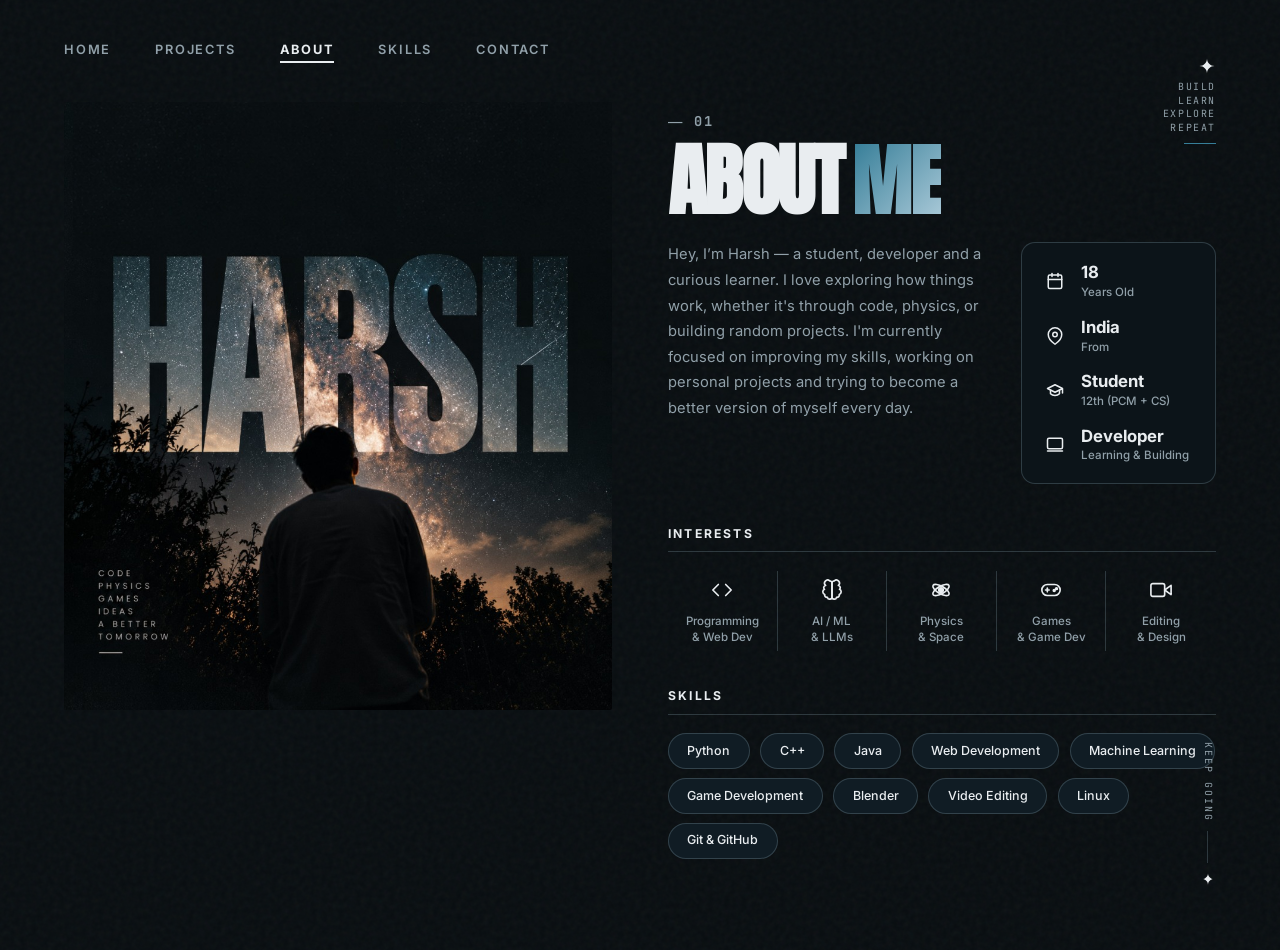
==== about.html @ b72a40f5 "feat(about): implement editorial layout with dark obsidian & cinematic teal palette" ====
<!DOCTYPE html>
<html lang="en">
<head>
  <meta charset="UTF-8">
  <meta name="viewport" content="width=device-width, initial-scale=1.0">
  <title>About — Harshwardhan Kailasia</title>
  <meta name="description" content="Editorial portfolio about page of Harshwardhan Kailasia — Student, Developer and Curious Learner.">

  <!-- Google Fonts: Anton (Display), Bebas Neue, Inter, Space Grotesk -->
  <link rel="preconnect" href="https://fonts.googleapis.com">
  <link rel="preconnect" href="https://fonts.gstatic.com" crossorigin>
  <link href="https://fonts.googleapis.com/css2?family=Anton&family=Bebas+Neue&family=Inter:wght@300;400;500;600;700&family=JetBrains+Mono:wght@400;500;700&family=Space+Grotesk:wght@500;600;700;800&display=swap" rel="stylesheet">

  <link rel="stylesheet" href="css/style.css">
  <link rel="stylesheet" href="css/about_editorial.css">
</head>
<body class="editorial-standalone-body">

  <!-- Subtle Film-Grain / Paper Texture Overlay -->
  <div class="editorial-paper-grain" aria-hidden="true"></div>

  <!-- Editorial Top Navigation Header -->
  <header class="editorial-top-nav-bar">
    <nav class="editorial-nav-container" aria-label="Main Navigation">
      <ul class="editorial-nav-list">
        <li><a href="index.html#hero" class="editorial-nav-link">HOME</a></li>
        <li><a href="index.html#projects" class="editorial-nav-link">PROJECTS</a></li>
        <li><a href="about.html" class="editorial-nav-link active" aria-current="page">ABOUT</a></li>
        <li><a href="#skills" class="editorial-nav-link">SKILLS</a></li>
        <li><a href="index.html#contact" class="editorial-nav-link">CONTACT</a></li>
      </ul>
    </nav>
  </header>

  <!-- Main Editorial Canvas (1536x864 aspect composition) -->
  <main class="editorial-page-main">
    <div class="editorial-canvas-layout">
      
      <!-- ==================== LEFT REGION: PHOTOGRAPHIC TYPOGRAPHY ==================== -->
      <section class="editorial-left-region" aria-label="HARSH Night Sky Visual Composition">
        <div class="editorial-left-artwork-wrapper">
          <img
            src="assets/about/full_left_artwork_dark.jpg"
            alt="HARSH — Editorial night sky layered typography artwork"
            class="editorial-full-left-img"
          />
        </div>
      </section>

      <!-- ==================== RIGHT REGION: EDITORIAL ABOUT PANEL ==================== -->
      <section class="editorial-right-region" aria-label="About Harshwardhan">

        <!-- Top Right Corner Graphic Motif -->
        <div class="editorial-corner-decor" aria-hidden="true">
          <svg viewBox="0 0 24 24" class="editorial-star-svg" width="18" height="18" fill="none">
            <path d="M12 2C12 7.5 7.5 12 2 12C7.5 12 12 16.5 12 22C12 16.5 16.5 12 22 12C16.5 12 12 7.5 12 2Z" fill="currentColor"/>
          </svg>
          <div class="corner-cycle-text font-mono">
            <span>BUILD</span>
            <span>LEARN</span>
            <span>EXPLORE</span>
            <span>REPEAT</span>
          </div>
          <span class="corner-underline"></span>
        </div>

        <!-- Section Number Index -->
        <div class="editorial-index-marker">
          <span class="index-dash" aria-hidden="true">—</span>
          <span class="index-number font-mono">01</span>
        </div>

        <!-- Massive Dual-Tone Heading: ABOUT ME -->
        <h2 class="editorial-about-title font-display">
          <span class="title-about">ABOUT</span>
          <span class="title-me">ME</span>
        </h2>

        <!-- Bio Paragraph + Personal Information Card Row -->
        <div class="editorial-bio-row">
          
          <!-- Introduction Paragraph -->
          <div class="editorial-bio-text-wrap">
            <p class="editorial-bio-paragraph font-sans">
              Hey, I’m Harsh — a student, developer and a curious learner. I love exploring how things work, whether it's through code, physics, or building random projects. I'm currently focused on improving my skills, working on personal projects and trying to become a better version of myself every day.
            </p>
          </div>

          <!-- Personal Information Card -->
          <aside class="editorial-info-card" aria-label="Personal details card">
            
            <div class="info-card-row">
              <div class="info-card-icon" aria-hidden="true">
                <svg viewBox="0 0 24 24" width="18" height="18" fill="none" stroke="currentColor" stroke-width="2" stroke-linecap="round" stroke-linejoin="round">
                  <rect x="3" y="4" width="18" height="18" rx="2" ry="2"/>
                  <line x1="16" y1="2" x2="16" y2="6"/>
                  <line x1="8" y1="2" x2="8" y2="6"/>
                  <line x1="3" y1="10" x2="21" y2="10"/>
                </svg>
              </div>
              <div class="info-card-meta">
                <span class="info-card-value font-display">18</span>
                <span class="info-card-label font-sans">Years Old</span>
              </div>
            </div>

            <div class="info-card-row">
              <div class="info-card-icon" aria-hidden="true">
                <svg viewBox="0 0 24 24" width="18" height="18" fill="none" stroke="currentColor" stroke-width="2" stroke-linecap="round" stroke-linejoin="round">
                  <path d="M21 10c0 7-9 13-9 13s-9-6-9-13a9 9 0 0 1 18 0z"/>
                  <circle cx="12" cy="10" r="3"/>
                </svg>
              </div>
              <div class="info-card-meta">
                <span class="info-card-value font-display">India</span>
                <span class="info-card-label font-sans">From</span>
              </div>
            </div>

            <div class="info-card-row">
              <div class="info-card-icon" aria-hidden="true">
                <svg viewBox="0 0 24 24" width="18" height="18" fill="none" stroke="currentColor" stroke-width="2" stroke-linecap="round" stroke-linejoin="round">
                  <path d="M22 10v6M2 10l10-5 10 5-10 5z"/>
                  <path d="M6 12v5c3 3 9 3 12 0v-5"/>
                </svg>
              </div>
              <div class="info-card-meta">
                <span class="info-card-value font-display">Student</span>
                <span class="info-card-label font-sans">12th (PCM + CS)</span>
              </div>
            </div>

            <div class="info-card-row">
              <div class="info-card-icon" aria-hidden="true">
                <svg viewBox="0 0 24 24" width="18" height="18" fill="none" stroke="currentColor" stroke-width="2" stroke-linecap="round" stroke-linejoin="round">
                  <rect x="2" y="3" width="20" height="14" rx="2" ry="2"/>
                  <line x1="2" y1="20" x2="22" y2="20"/>
                </svg>
              </div>
              <div class="info-card-meta">
                <span class="info-card-value font-display">Developer</span>
                <span class="info-card-label font-sans">Learning &amp; Building</span>
              </div>
            </div>

          </aside>

        </div>

        <!-- Interests Section -->
        <div class="editorial-section-block" id="interests">
          <div class="editorial-block-header">
            <h3 class="editorial-block-title font-sans">INTERESTS</h3>
            <div class="editorial-divider-line"></div>
          </div>

          <div class="editorial-interests-grid">
            
            <div class="interest-col">
              <div class="interest-icon" aria-hidden="true">
                <svg viewBox="0 0 24 24" width="22" height="22" fill="none" stroke="currentColor" stroke-width="1.8" stroke-linecap="round" stroke-linejoin="round">
                  <polyline points="16 18 22 12 16 6"/>
                  <polyline points="8 6 2 12 8 18"/>
                </svg>
              </div>
              <span class="interest-text font-sans">Programming<br>&amp; Web Dev</span>
            </div>

            <div class="interest-col">
              <div class="interest-icon" aria-hidden="true">
                <svg viewBox="0 0 24 24" width="22" height="22" fill="none" stroke="currentColor" stroke-width="1.8" stroke-linecap="round" stroke-linejoin="round">
                  <path d="M9.5 2A2.5 2.5 0 0 1 12 4.5v15a2.5 2.5 0 0 1-4.96.44 2.5 2.5 0 0 1-2.96-3.08 3 3 0 0 1-.34-5.58 2.5 2.5 0 0 1 1.32-4.24 2.5 2.5 0 0 1 4.44-5.04z"/>
                  <path d="M14.5 2A2.5 2.5 0 0 0 12 4.5v15a2.5 2.5 0 0 0 4.96.44 2.5 2.5 0 0 0 2.96-3.08 3 3 0 0 0 .34-5.58 2.5 2.5 0 0 0-1.32-4.24 2.5 2.5 0 0 0-4.44-5.04z"/>
                </svg>
              </div>
              <span class="interest-text font-sans">AI / ML<br>&amp; LLMs</span>
            </div>

            <div class="interest-col">
              <div class="interest-icon" aria-hidden="true">
                <svg viewBox="0 0 24 24" width="22" height="22" fill="none" stroke="currentColor" stroke-width="1.8" stroke-linecap="round" stroke-linejoin="round">
                  <circle cx="12" cy="12" r="2.5" fill="currentColor"/>
                  <ellipse cx="12" cy="12" rx="10" ry="4" transform="rotate(30 12 12)"/>
                  <ellipse cx="12" cy="12" rx="10" ry="4" transform="rotate(150 12 12)"/>
                </svg>
              </div>
              <span class="interest-text font-sans">Physics<br>&amp; Space</span>
            </div>

            <div class="interest-col">
              <div class="interest-icon" aria-hidden="true">
                <svg viewBox="0 0 24 24" width="22" height="22" fill="none" stroke="currentColor" stroke-width="1.8" stroke-linecap="round" stroke-linejoin="round">
                  <line x1="6" y1="12" x2="10" y2="12"/>
                  <line x1="8" y1="10" x2="8" y2="14"/>
                  <circle cx="15.5" cy="12.5" r="1" fill="currentColor"/>
                  <circle cx="18" cy="10.5" r="1" fill="currentColor"/>
                  <rect x="2" y="6" width="20" height="12" rx="6"/>
                </svg>
              </div>
              <span class="interest-text font-sans">Games<br>&amp; Game Dev</span>
            </div>

            <div class="interest-col">
              <div class="interest-icon" aria-hidden="true">
                <svg viewBox="0 0 24 24" width="22" height="22" fill="none" stroke="currentColor" stroke-width="1.8" stroke-linecap="round" stroke-linejoin="round">
                  <polygon points="23 7 16 12 23 17 23 7"/>
                  <rect x="1" y="5" width="15" height="14" rx="2" ry="2"/>
                </svg>
              </div>
              <span class="interest-text font-sans">Editing<br>&amp; Design</span>
            </div>

          </div>
        </div>

        <!-- Skills Section -->
        <div class="editorial-section-block" id="skills">
          <div class="editorial-block-header">
            <h3 class="editorial-block-title font-sans">SKILLS</h3>
            <div class="editorial-divider-line"></div>
          </div>

          <div class="editorial-skills-pills">
            <span class="editorial-skill-pill font-sans">Python</span>
            <span class="editorial-skill-pill font-sans">C++</span>
            <span class="editorial-skill-pill font-sans">Java</span>
            <span class="editorial-skill-pill font-sans">Web Development</span>
            <span class="editorial-skill-pill font-sans">Machine Learning</span>
            <span class="editorial-skill-pill font-sans">Game Development</span>
            <span class="editorial-skill-pill font-sans">Blender</span>
            <span class="editorial-skill-pill font-sans">Video Editing</span>
            <span class="editorial-skill-pill font-sans">Linux</span>
            <span class="editorial-skill-pill font-sans">Git &amp; GitHub</span>
          </div>
        </div>

        <!-- Bottom Right Vertical Annotation -->
        <div class="editorial-bottom-decor" aria-hidden="true">
          <span class="vertical-phrase font-mono">KEEP GOING</span>
          <span class="vertical-dash"></span>
          <svg viewBox="0 0 24 24" class="bottom-star-svg" width="14" height="14" fill="none">
            <path d="M12 2C12 7.5 7.5 12 2 12C7.5 12 12 16.5 12 22C12 16.5 16.5 12 22 12C16.5 12 12 7.5 12 2Z" fill="currentColor"/>
          </svg>
        </div>

      </section>

    </div>
  </main>

  <script src="js/about_editorial.js"></script>
</body>
</html>
---- css/style.css ----
/* ==========================================================================
   PORTFOLIO STYLESHEET — EDITORIAL MANGA & KAIZEN AESTHETIC
   Typography: Space Grotesk (Headings), Inter (Body), JetBrains Mono (HUD)
   ========================================================================== */

/* ==========================================================================
   🎨 COLOR CONFIGURATION PALETTE (:root)
   ========================================================================== */
:root {
  /* ------------------ DARK MODE (OBSIDIAN BLACK + CINEMATIC TEAL + ICE BLUE) ------------------ */
  /* Backgrounds */
  --bg-primary: #080D10;          /* Obsidian Black — Deep black with subtle blue undertone */
  --bg-secondary: #10191E;        /* Charcoal Slate — Secondary surfaces & cards */
  --bg-surface: #10191E;          /* Charcoal Slate */
  --bg-surface-hover: #142229;    /* Deep Slate Card Hover */
  --bg-nav: rgba(8, 13, 16, 0.82);/* Air Navbar */

  /* Brand Accents */
  --accent-primary: #367E98;      /* Cinematic Teal — Signature accent */
  --accent-light: #A8C8D7;        /* Ice Blue — Subtle highlights & details */
  --accent-deep: #244657;         /* Deep Ocean — Subtle borders & pill outlines */
  --color-accent: #367E98;        /* Cinematic Teal */
  --color-accent-hover: #A8C8D7;  /* Ice Blue */
  --color-accent-glow: rgba(54, 126, 152, 0.28);

  /* Typography */
  --text-primary: #E9EDF0;        /* Cloud White — Main headings & high-contrast text */
  --text-secondary: #91A0A9;      /* Mist Grey — Paragraphs, subtitles, captions */
  --text-muted: #5A6D78;          /* Muted Grey */
  --text-inverse: #080D10;        /* Inverse */

  /* Borders & Effects */
  --border-subtle: rgba(168, 200, 215, 0.22);
  --border-strong: rgba(54, 126, 152, 0.65);
  --border-card: rgba(168, 200, 215, 0.14);
  --border-hover: rgba(54, 126, 152, 0.85);

  /* Surface Elements */
  --pill-bg: #142229;
  --selection-bg: #367E98;
  --selection-text: #FFFFFF;

  /* Scrollbar Variables (Theme Adaptive) */
  --scrollbar-track: rgba(8, 13, 16, 0.95);
  --scrollbar-thumb: #244657;
  --scrollbar-thumb-hover: #367E98;
  --scrollbar-thumb-glow: rgba(54, 126, 152, 0.45);

  /* macOS Traffic Light Dots */
  --macos-red: #ff5f56;
  --macos-yellow: #ffbd2e;
  --macos-green: #27c93f;

  /* Fonts */
  --font-sans: 'Inter', -apple-system, BlinkMacSystemFont, 'Segoe UI', Roboto, sans-serif;
  --font-heading: 'Space Grotesk', -apple-system, BlinkMacSystemFont, sans-serif;
  --font-mono: 'JetBrains Mono', monospace;

  /* Layout & Radii */
  --container-max: 1240px;
  --radius-sm: 6px;
  --radius-md: 12px;
  --radius-lg: 18px;
  --radius-pill: 9999px;
  --transition-fast: 0.2s cubic-bezier(0.16, 1, 0.3, 1);
}

/* ------------------ LIGHT MODE (PRINTED PAPER & INK) ------------------ */
[data-theme="light"] {
  --bg-primary: #f6f8fa;
  --bg-surface: #ffffff;
  --bg-surface-hover: #edf2f7;
  --bg-nav: rgba(246, 248, 250, 0.85);

  --text-primary: #090d16;
  --text-secondary: #475569;
  --text-muted: #8896ab;
  --text-inverse: #ffffff;

  --color-accent: #2b6cb0;
  --color-accent-hover: #1a497b;
  --color-accent-glow: rgba(43, 108, 176, 0.15);

  /* Light Theme Scrollbar Variables */
  --scrollbar-track: rgba(246, 248, 250, 0.95);
  --scrollbar-thumb: rgba(0, 0, 0, 0.2);
  --scrollbar-thumb-hover: #2b6cb0;
  --scrollbar-thumb-glow: rgba(43, 108, 176, 0.35);

  --macos-red: #e0443e;
  --macos-yellow: #dea123;
  --macos-green: #1aab29;

  --border-subtle: rgba(0, 0, 0, 0.08);
  --border-card: rgba(0, 0, 0, 0.12);
  --border-hover: rgba(43, 108, 176, 0.65);
}

/* ==========================================================================
   GLOBAL THEME-ADAPTIVE SCROLLBAR (MATCHES TERMINAL AESTHETIC)
   ========================================================================== */
html {
  scroll-behavior: smooth;
  font-size: 16px;
  scrollbar-width: thin;
  scrollbar-color: var(--scrollbar-thumb) var(--scrollbar-track);
}

/* Chrome, Edge, Safari, Opera */
::-webkit-scrollbar {
  width: 8px;
  height: 8px;
}

::-webkit-scrollbar-track {
  background: var(--scrollbar-track);
}

::-webkit-scrollbar-thumb {
  background-color: var(--scrollbar-thumb);
  border-radius: 4px;
  border: 2px solid transparent;
  background-clip: padding-box;
  transition: background-color var(--transition-fast);
}

::-webkit-scrollbar-thumb:hover {
  background-color: var(--scrollbar-thumb-hover);
  box-shadow: 0 0 10px var(--scrollbar-thumb-glow);
}

::-webkit-scrollbar-corner {
  background: var(--scrollbar-track);
}

/* ==========================================================================
   BASE & SCREENTONE
   ========================================================================== */
*, *::before, *::after {
  box-sizing: border-box;
  margin: 0;
  padding: 0;
}

::selection {
  background-color: var(--selection-bg);
  color: var(--selection-text);
}

body {
  font-family: var(--font-sans);
  background-color: var(--bg-primary);
  color: var(--text-primary);
  line-height: 1.65;
  min-height: 100vh;
  position: relative;
  overflow-x: hidden;
  transition: background-color 0.3s ease, color 0.3s ease;
}

/* Editorial Technical Grid Pattern Overlay */
.screentone-overlay {
  position: fixed;
  inset: 0;
  pointer-events: none;
  z-index: 1;
  opacity: 0.04;
  background-size: 36px 36px;
  background-image: 
    linear-gradient(to right, var(--text-primary) 1px, transparent 1px),
    linear-gradient(to bottom, var(--text-primary) 1px, transparent 1px);
}

a {
  color: inherit;
  text-decoration: none;
}

.scroll-section {
  scroll-margin-top: 5.5rem;
}

button {
  background: none;
  border: none;
  font-family: inherit;
  cursor: pointer;
  color: inherit;
}

.container {
  width: 100%;
  max-width: var(--container-max);
  margin-inline: auto;
  padding-inline: 2rem;
  position: relative;
  z-index: 2;
}

.font-heading { font-family: var(--font-heading); }
.font-mono { font-family: var(--font-mono); }
.text-accent { color: var(--color-accent); }

/* ==========================================================================
   TOP 0 FULL-WIDTH AIR NAVBAR
   ========================================================================== */
.navbar-wrapper {
  position: fixed;
  top: 0;
  left: 0;
  width: 100%;
  margin: 0;
  padding: 0.9rem 2.5rem;
  border: none;
  border-bottom: 1px solid var(--border-subtle);
  background: var(--bg-nav);
  backdrop-filter: blur(14px);
  -webkit-backdrop-filter: blur(14px);
  z-index: 1000;
}

.navbar {
  display: flex;
  justify-content: space-between;
  align-items: center;
  width: 100%;
  max-width: 1400px;
  margin-inline: auto;
}

.nav-left {
  display: flex;
  align-items: center;
  flex: 1;
}

.nav-avatar-wrap {
  display: inline-flex;
  align-items: center;
  justify-content: center;
  padding: 0.25rem 0.65rem;
  border-radius: var(--radius-sm);
  border: 1px solid var(--border-subtle);
  background-color: var(--bg-surface);
  transition: border-color var(--transition-fast), transform var(--transition-fast);
}

.nav-avatar-wrap:hover {
  border-color: var(--color-accent);
}

.nav-kanji-tag {
  font-size: 0.78rem;
  font-weight: 700;
  color: var(--color-accent);
}

.nav-center {
  display: flex;
  justify-content: center;
  align-items: center;
  flex: 2;
}

.nav-links {
  display: flex;
  align-items: center;
  gap: 0.5rem;
}

.nav-link {
  position: relative;
  padding: 0.45rem 1rem;
  font-family: var(--font-heading);
  font-size: 0.8rem;
  font-weight: 600;
  letter-spacing: 0.08em;
  text-transform: uppercase;
  color: var(--text-secondary);
  border-radius: var(--radius-pill);
  transition: color var(--transition-fast), background-color var(--transition-fast);
}

.nav-link:hover {
  color: var(--text-primary);
  background-color: var(--border-subtle);
}

.nav-link.active {
  color: var(--text-primary);
  background-color: var(--border-subtle);
}

.nav-link .active-dot {
  position: absolute;
  bottom: 2px;
  left: 50%;
  transform: translateX(-50%) scale(0);
  width: 4px;
  height: 4px;
  border-radius: 50%;
  background-color: var(--color-accent);
  transition: transform 0.2s cubic-bezier(0.34, 1.56, 0.64, 1);
}

.nav-link.active .active-dot {
  transform: translateX(-50%) scale(1);
}

.nav-right {
  display: flex;
  align-items: center;
  justify-content: flex-end;
  gap: 0.65rem;
  flex: 1;
}

.nav-github-btn,
.theme-toggle {
  display: flex;
  align-items: center;
  justify-content: center;
  width: 2.2rem;
  height: 2.2rem;
  border-radius: var(--radius-sm);
  border: 1px solid var(--border-subtle);
  color: var(--text-secondary);
  transition: border-color var(--transition-fast), color var(--transition-fast), transform var(--transition-fast);
}

.nav-github-btn:hover,
.theme-toggle:hover {
  border-color: var(--color-accent);
  color: var(--text-primary);
  background-color: var(--border-subtle);
}

/* Hanging Straw Hat Keychain (Hanging completely BELOW the navbar) */
.nav-keychain-wrap {
  position: absolute;
  top: calc(100% + 4px);
  right: 6px;
  display: flex;
  flex-direction: column;
  align-items: center;
  cursor: pointer;
  transform-origin: top center;
  animation: keychainSway 4.5s ease-in-out infinite;
  user-select: none;
  z-index: 1001;
  transition: transform 0.2s ease;
}

/* Top Mount Ring hooked to navbar bottom edge */
.keychain-ring {
  width: 13px;
  height: 13px;
  border: 1.8px solid #94a3b8;
  border-radius: 50%;
  box-shadow: 0 1px 4px rgba(0, 0, 0, 0.5);
  background: rgba(148, 163, 184, 0.2);
}

.keychain-chain {
  display: flex;
  flex-direction: column;
  align-items: center;
  margin-top: -1px;
}

.chain-link {
  width: 3px;
  height: 5px;
  border: 1.2px solid #94a3b8;
  border-radius: 2px;
  margin-top: -1px;
  background: rgba(148, 163, 184, 0.15);
}

.keychain-hat-charm {
  width: 50px;
  height: 50px;
  margin-top: 1px;
  display: flex;
  align-items: center;
  justify-content: center;
  filter: drop-shadow(0 8px 16px rgba(0, 0, 0, 0.65));
  position: relative;
  top: -23px;
  left: -2px;
}

.strawhat-img {
  width: 100%;
  height: 100%;
  object-fit: contain;
  transition: transform 0.25s cubic-bezier(0.34, 1.56, 0.64, 1);
}

.nav-keychain-wrap:hover {
  animation: keychainHoverSway 0.5s ease-in-out infinite alternate;
}

.nav-keychain-wrap:hover .strawhat-img {
  transform: scale(1.18);
  filter: drop-shadow(0 10px 20px rgba(0, 0, 0, 0.85));
}

@keyframes keychainSway {
  0%   { transform: rotate(0deg); }
  25%  { transform: rotate(6.5deg); }
  75%  { transform: rotate(-6.5deg); }
  100% { transform: rotate(0deg); }
}

@keyframes keychainHoverSway {
  0%   { transform: rotate(-14deg) scale(1.08); }
  100% { transform: rotate(14deg) scale(1.08); }
}

.nav-icon,
.theme-icon {
  width: 1.15rem;
  height: 1.15rem;
}

[data-theme="dark"] .icon-sun { display: none; }
[data-theme="dark"] .icon-moon { display: block; }
[data-theme="light"] .icon-sun { display: block; }
[data-theme="light"] .icon-moon { display: none; }

/* ==========================================================================
   BUTTONS
   ========================================================================== */
.btn {
  display: inline-flex;
  align-items: center;
  justify-content: center;
  padding: 0.85rem 1.85rem;
  border-radius: var(--radius-sm);
  font-family: var(--font-heading);
  font-size: 0.85rem;
  font-weight: 700;
  letter-spacing: 0.06em;
  text-transform: uppercase;
  transform-origin: center center;
  will-change: transform, box-shadow;
  transition: background-color var(--transition-fast), border-color var(--transition-fast);
}

.btn-primary {
  background-color: var(--text-primary);
  color: var(--text-inverse);
  box-shadow: 0 4px 14px rgba(0, 0, 0, 0.3);
}

.btn-primary:hover {
  background-color: var(--color-accent);
  color: #0a0b0e;
  box-shadow: 0 0 20px var(--color-accent-glow);
}

.btn-outline {
  background-color: transparent;
  color: var(--text-primary);
  border: 1px solid var(--border-card);
}

.btn-outline:hover {
  border-color: var(--color-accent);
  color: var(--color-accent);
  background-color: var(--color-accent-glow);
}

/* ==========================================================================
   1. HERO SECTION (MINIMALIST SAKURA MANGA ARTWORK)
   ========================================================================== */
.hero-section {
  position: relative;
  min-height: 100vh;
  display: flex;
  align-items: center;
  justify-content: flex-start;
  padding-block: 0;
  overflow: hidden;
  background-color: #000000;
}

/* Full-Clarity Original Manga Background Art */
.hero-bg-canvas {
  position: absolute;
  inset: 0;
  pointer-events: none;
  z-index: 1;
  overflow: hidden;
  background-color: #000000;
}

.hero-bg-art {
  width: 100%;
  height: 100%;
  object-fit: cover;
  object-position: right center;
  opacity: 1 !important;
  filter: none !important;
  mix-blend-mode: normal !important;
  transition: opacity 0.3s ease;
}

/* Seamless Bottom Gradient Fade to About Section */
.hero-bottom-blend {
  position: absolute;
  bottom: 0;
  left: 0;
  right: 0;
  height: 220px;
  z-index: 1;
  pointer-events: none;
  background: linear-gradient(
    to bottom,
    transparent 0%,
    rgba(10, 11, 14, 0.35) 35%,
    rgba(10, 11, 14, 0.85) 75%,
    #0a0b0e 100%
  );
}

.hero-content-wrap {
  position: relative;
  z-index: 2;
  width: 100%;
  max-width: var(--container-max);
  margin-inline: auto;
  padding-inline: 2.5rem;
}

.hero-name-group {
  display: flex;
  flex-direction: column;
  gap: 0;
  user-select: none;
}

.hero-line {
  font-size: clamp(2.8rem, 8vw, 8.5rem);
  font-weight: 800;
  line-height: 0.92;
  letter-spacing: -0.04em;
  text-transform: uppercase;
  color: #ffffff;
  text-shadow: 0 4px 30px rgba(0, 0, 0, 0.9), 0 2px 8px rgba(0, 0, 0, 0.95);
}

.hero-line-primary {
  color: #ffffff;
}

.hero-line-accent {
  color: var(--color-accent);
}

.accent-dot {
  color: var(--color-accent);
}

/* ==========================================================================
   2. ABOUT SECTION (WINDOWS TERMINAL FASTFETCH DASHBOARD)
   ========================================================================== */
.terminal-section {
  position: relative;
  padding-block: 7.5rem;
  border-top: none;
  overflow: hidden;
  background-color: #0a0b0e;
}

.about-header-wrap {
  margin-bottom: 2.5rem;
  max-width: 750px;
}

.about-lead {
  font-size: 1.05rem;
  color: var(--text-secondary);
  line-height: 1.7;
  margin-top: 0.5rem;
}

/* Green Self-Healing Cutting Mat Texture Backdrop */
.terminal-bg-backdrop {
  position: absolute;
  inset: 0;
  pointer-events: none;
  z-index: 1;
  overflow: hidden;
}

.terminal-bg-blur {
  width: 100%;
  height: 100%;
  object-fit: cover;
  object-position: center;
  filter: blur(1px) saturate(1.1) brightness(0.65);
  opacity: 0.35;
  transform: scale(1.02);
}

.terminal-bg-glow {
  position: absolute;
  inset: 0;
  background: 
    radial-gradient(circle at center, transparent 25%, #0a0b0e 82%),
    linear-gradient(to bottom, #0a0b0e 0%, transparent 15%, transparent 85%, #0a0b0e 100%);
}

/* Seamless Bottom Gradient Fade to Projects Section */
.terminal-bottom-blend {
  position: absolute;
  bottom: 0;
  left: 0;
  right: 0;
  height: 240px;
  z-index: 1;
  pointer-events: none;
  background: linear-gradient(
    to bottom,
    transparent 0%,
    rgba(10, 11, 14, 0.4) 30%,
    rgba(10, 11, 14, 0.85) 70%,
    var(--bg-primary) 100%
  );
}

[data-theme="light"] .terminal-bottom-blend {
  background: linear-gradient(
    to bottom,
    transparent 0%,
    rgba(10, 11, 14, 0.3) 25%,
    rgba(246, 248, 250, 0.65) 65%,
    var(--bg-primary) 100%
  );
}

/* Windows 11 Terminal Window Frame (Translucent See-Through Acrylic) */
.windows-terminal-window {
  position: relative;
  z-index: 2;
  width: 100%;
  max-width: 1040px;
  height: 580px;
  max-height: 580px;
  margin-inline: auto;
  background: rgba(10, 14, 12, 0.44);
  backdrop-filter: blur(16px);
  -webkit-backdrop-filter: blur(16px);
  border: 1px solid rgba(255, 255, 255, 0.16);
  border-radius: 10px;
  box-shadow: 
    0 25px 60px -10px rgba(0, 0, 0, 0.75),
    0 0 35px rgba(74, 222, 128, 0.08);
  overflow: hidden;
  display: flex;
  flex-direction: column;
  transition: border-color 0.2s ease, box-shadow 0.2s ease, background-color 0.2s ease;
}

.windows-terminal-window:hover {
  background: rgba(10, 14, 12, 0.78);
  border-color: rgba(74, 222, 128, 0.4);
  box-shadow: 
    0 25px 60px -10px rgba(0, 0, 0, 0.75),
    0 0 45px rgba(74, 222, 128, 0.14);
}

/* Titlebar & Tabs */
.terminal-titlebar {
  height: 38px;
  min-height: 38px;
  flex-shrink: 0;
  background: rgba(6, 9, 7, 0.82);
  display: flex;
  justify-content: space-between;
  align-items: center;
  border-bottom: 1px solid rgba(255, 255, 255, 0.08);
  user-select: none;
}

.terminal-tabs-row {
  display: flex;
  align-items: flex-end;
  height: 100%;
  padding-left: 8px;
  gap: 4px;
}

.term-tab {
  display: inline-flex;
  align-items: center;
  gap: 8px;
  height: 32px;
  padding: 0 12px;
  background: rgba(255, 255, 255, 0.03);
  border: 1px solid rgba(255, 255, 255, 0.08);
  border-bottom: none;
  border-radius: 6px 6px 0 0;
  font-size: 0.75rem;
  color: #94a3b8;
  cursor: pointer;
  transition: all 0.15s ease;
}

.term-tab:hover {
  color: #f1f5f9;
  background: rgba(255, 255, 255, 0.06);
}

.term-tab.active {
  background: rgba(14, 18, 16, 0.82);
  color: #f8fafc;
  border-color: rgba(255, 255, 255, 0.18);
  box-shadow: 0 -2px 8px rgba(0, 0, 0, 0.3);
}

.tab-console-ic {
  font-size: 0.7rem;
  color: #38bdf8;
}

.tab-icon {
  font-size: 0.68rem;
  color: #4ade80;
  font-weight: 700;
}

.tab-title {
  font-weight: 600;
  font-size: 0.75rem;
}

.tab-close-static,
.tab-close-btn {
  font-size: 0.85rem;
  color: #64748b;
  margin-left: 4px;
  cursor: pointer;
  transition: color 0.15s ease;
}

.tab-close-btn:hover {
  color: #f43f5e;
}

.term-new-tab-btn,
.term-dropdown-btn {
  width: 28px;
  height: 28px;
  border-radius: 4px;
  display: flex;
  align-items: center;
  justify-content: center;
  color: #94a3b8;
  font-size: 0.95rem;
  cursor: pointer;
  transition: background 0.15s ease, color 0.15s ease;
}

.term-new-tab-btn:hover,
.term-dropdown-btn:hover {
  background: rgba(255, 255, 255, 0.08);
  color: #f8fafc;
}

/* Windows 11 Controls */
.terminal-win-controls {
  display: flex;
  height: 100%;
}

.win-btn {
  width: 44px;
  height: 100%;
  display: flex;
  align-items: center;
  justify-content: center;
  color: #94a3b8;
  font-size: 0.75rem;
  transition: all 0.15s ease;
}

.win-btn:hover {
  background: rgba(255, 255, 255, 0.08);
  color: #f8fafc;
}

.win-btn.win-close:hover {
  background: #e11d48;
  color: #ffffff;
}

/* Terminal Body Content (Fixed Height & Scrollable) */
.terminal-window-body {
  flex: 1;
  min-height: 0;
  padding: 1.5rem 1.85rem;
  font-size: 0.84rem;
  line-height: 1.45;
  color: #f1f5f9;
  overflow-y: auto;
  overflow-x: hidden;
  scroll-behavior: smooth;
}

.terminal-window-body::-webkit-scrollbar {
  width: 7px;
}

.terminal-window-body::-webkit-scrollbar-track {
  background: var(--scrollbar-track);
}

.terminal-window-body::-webkit-scrollbar-thumb {
  background: var(--scrollbar-thumb);
  border-radius: 4px;
}

.terminal-window-body::-webkit-scrollbar-thumb:hover {
  background: var(--scrollbar-thumb-hover);
  box-shadow: 0 0 10px var(--scrollbar-thumb-glow);
}

.terminal-tab-content {
  display: none;
}

.terminal-tab-content.active {
  display: flex;
  flex-direction: column;
  min-height: 100%;
}

.interactive-cli-view {
  display: flex;
  flex-direction: column;
  gap: 0.85rem;
  flex: 1;
}

.term-version-banner {
  color: #4ade80;
  font-weight: 700;
  margin-bottom: 1.25rem;
  font-size: 0.88rem;
  letter-spacing: 0.02em;
}

/* Split Grid (ASCII on Left + Specs on Right) */
.term-split-grid {
  display: grid;
  grid-template-columns: 340px 1fr;
  gap: 2.25rem;
  align-items: flex-start;
}

/* Left: Coral Pink ASCII Graphic */
.term-ascii-col {
  color: #f43f5e;
  text-shadow: 0 0 10px rgba(244, 63, 94, 0.35);
  line-height: 1.15;
  font-size: 0.72rem;
  overflow: hidden;
  user-select: none;
}

.term-ascii-art {
  font-family: var(--font-mono);
  font-size: 0.72rem;
  line-height: 1.18;
}

/* Right: Hardware & Session Boxes */
.term-info-col {
  display: flex;
  flex-direction: column;
  gap: 0.85rem;
}

.term-greeting {
  font-size: 0.95rem;
  color: #4ade80;
  font-weight: 700;
  margin-bottom: 0.25rem;
}

.text-white { color: #f8fafc; }

/* Custom Word Color Tags */
.term-c-green  { color: #4ade80; font-weight: 700; }
.term-c-cyan   { color: #38bdf8; font-weight: 700; }
.term-c-orange { color: #fb923c; font-weight: 700; }
.term-c-pink   { color: #f43f5e; font-weight: 700; }
.term-c-purple { color: #c084fc; font-weight: 700; }
.term-c-yellow { color: #facc15; font-weight: 700; }
.term-c-accent { color: var(--color-accent); font-weight: 700; }
.term-c-white  { color: #f8fafc; font-weight: 700; }
.term-c-muted  { color: #94a3b8; }

.term-bio-sentence {
  color: #e2e8f0;
  font-size: 0.82rem;
  line-height: 1.65;
  margin-block: 0.25rem;
}

/* Boxed Specs */
.term-boxed-spec {
  display: flex;
  flex-direction: column;
  gap: 0.2rem;
}

.box-title-tag {
  color: #38bdf8;
  font-size: 0.72rem;
  margin-bottom: 0.25rem;
  letter-spacing: 0.04em;
}

.title-cyan   { color: #38bdf8; }
.title-green  { color: #4ade80; }
.title-yellow { color: #facc15; }
.title-purple { color: #c084fc; }
.title-pink   { color: #f43f5e; }
.title-orange { color: #fb923c; }

.spec-row-term {
  display: flex;
  align-items: center;
  gap: 0.85rem;
  font-size: 0.78rem;
  margin-block: 0.12rem;
  flex-wrap: wrap;
}

.term-lbl-green {
  color: #4ade80;
  font-weight: 700;
  width: 70px;
  flex-shrink: 0;
}

.term-lbl-yellow {
  color: #facc15;
  font-weight: 700;
  width: 70px;
  flex-shrink: 0;
}

.term-lbl-cyan {
  color: #38bdf8;
  font-weight: 700;
  width: 70px;
  flex-shrink: 0;
}

.term-val-white {
  color: #f8fafc;
  font-weight: 500;
}

.term-meter {
  color: #4ade80;
  margin-left: auto;
  font-size: 0.72rem;
  font-weight: 600;
}

.box-bottom-line {
  color: #334155;
  font-size: 0.7rem;
  margin-top: 0.25rem;
}

/* Quote & Color Dots */
.term-quote {
  display: flex;
  justify-content: space-between;
  align-items: center;
  margin-top: 0.75rem;
}

.quote-text {
  color: #fb923c;
  font-size: 0.88rem;
  font-weight: 700;
}

.palette-dots {
  display: flex;
  gap: 6px;
}

.p-dot {
  width: 9px;
  height: 9px;
  border-radius: 50%;
}

.c-white { background-color: #f8fafc; }
.c-cyan { background-color: #38bdf8; }
.c-blue { background-color: #3b82f6; }
.c-magenta { background-color: #c084fc; }
.c-yellow { background-color: #facc15; }
.c-green { background-color: #4ade80; }
.c-red { background-color: #f43f5e; }

/* Prompt Line */
.term-bottom-prompt {
  display: flex;
  align-items: center;
  gap: 0.5rem;
  margin-top: 1.5rem;
  font-size: 0.85rem;
  color: #4ade80;
  font-weight: 700;
}

.term-cursor-blink {
  display: inline-block;
  animation: cursorBlink 1s step-end infinite;
  color: #f8fafc;
}

@keyframes cursorBlink {
  0%, 100% { opacity: 1; }
  50% { opacity: 0; }
}

/* Interactive Notebook CLI Tab View */
.interactive-cli-view {
  display: flex;
  flex-direction: column;
  gap: 0.85rem;
  min-height: 420px;
}

.cli-banner {
  padding-bottom: 0.75rem;
  border-bottom: 1px solid rgba(255, 255, 255, 0.08);
  font-size: 0.8rem;
  color: #94a3b8;
  line-height: 1.6;
}

.term-highlight {
  color: #4ade80;
  font-weight: 700;
}

.cli-output {
  display: flex;
  flex-direction: column;
  gap: 0.5rem;
}

.cli-echo-line {
  color: #f8fafc;
  font-size: 0.82rem;
}

.cli-prompt-path {
  color: #4ade80;
  font-weight: 700;
}

.cli-res-block {
  background: rgba(0, 0, 0, 0.35);
  padding: 0.75rem 1rem;
  border-radius: 6px;
  border: 1px solid rgba(255, 255, 255, 0.08);
  color: #38bdf8;
  font-size: 0.8rem;
  line-height: 1.6;
  white-space: pre-wrap;
}

.cli-note-saved {
  padding: 0.4rem 0.75rem;
  background: rgba(121, 166, 220, 0.1);
  border-left: 2px solid var(--color-accent);
  color: #f1f5f9;
  font-size: 0.8rem;
}

.cli-prompt-row {
  display: flex;
  align-items: center;
  gap: 0.5rem;
  margin-top: 0.5rem;
}

.dynamic-cli-input {
  background: transparent;
  border: none;
  outline: none;
  font-family: var(--font-mono);
  color: #f8fafc;
  font-size: 0.84rem;
  flex: 1;
  caret-color: #4ade80;
}

@media (max-width: 900px) {
  .term-split-grid {
    grid-template-columns: 1fr;
    gap: 1.5rem;
  }
}

/* --------------------------------------------------------------------------
   THEME LOCK: Ensure Terminal Section Remains Dark & Authentic in Light Mode
   -------------------------------------------------------------------------- */
[data-theme="light"] .terminal-section {
  background-color: #0a0b0e;
  border-top-color: rgba(255, 255, 255, 0.08);
}

[data-theme="light"] .about-header-wrap .section-label {
  color: #94a3b8;
}

[data-theme="light"] .about-header-wrap .section-heading {
  color: #f3f4f6;
}

[data-theme="light"] .about-header-wrap .about-lead {
  color: #94a3b8;
}

[data-theme="light"] .windows-terminal-window {
  background: rgba(10, 14, 12, 0.74);
  border-color: rgba(255, 255, 255, 0.16);
  box-shadow: 
    0 25px 60px -10px rgba(0, 0, 0, 0.75),
    0 0 35px rgba(74, 222, 128, 0.08);
}

[data-theme="light"] .windows-terminal-window:hover {
  background: rgba(10, 14, 12, 0.78);
  border-color: rgba(74, 222, 128, 0.4);
}

[data-theme="light"] .terminal-titlebar {
  background: rgba(6, 9, 7, 0.82);
  border-bottom-color: rgba(255, 255, 255, 0.08);
}

[data-theme="light"] .term-tab {
  background: rgba(255, 255, 255, 0.03);
  border-color: rgba(255, 255, 255, 0.08);
  color: #94a3b8;
}

[data-theme="light"] .term-tab.active {
  background: rgba(14, 18, 16, 0.82);
  color: #f8fafc;
  border-color: rgba(255, 255, 255, 0.18);
}

[data-theme="light"] .terminal-window-body {
  color: #f1f5f9;
}

[data-theme="light"] .terminal-window-body::-webkit-scrollbar-track {
  background: rgba(10, 11, 14, 0.95);
}

[data-theme="light"] .terminal-window-body::-webkit-scrollbar-thumb {
  background-color: rgba(255, 255, 255, 0.18);
}

[data-theme="light"] .terminal-window-body::-webkit-scrollbar-thumb:hover {
  background-color: #4ade80;
  box-shadow: 0 0 10px rgba(74, 222, 128, 0.4);
}

[data-theme="light"] .dynamic-cli-input {
  color: #f8fafc;
}

[data-theme="light"] .cli-echo-line {
  color: #f8fafc;
}

/* ==========================================================================
   3. PROJECTS SECTION (DIAGONAL HORIZONTAL CARD SHOWCASE — OFFF CDMX STYLE)
   ========================================================================== */
.projects-showcase-section {
  --card-skew: -34deg;
  --card-unskew: 34deg;
  --card-base-w: 135px;
  --mid-section-w: 54vw;
  --card-expand-delta: calc(var(--mid-section-w) - var(--card-base-w));
  --card-overhang: 280px;
  position: relative;
  width: 100%;
  height: 88vh;
  min-height: 580px;
  max-height: 860px;
  padding-block: 0;
  background-color: #040507;
  overflow: hidden;
  display: flex;
  align-items: center;
  justify-content: center;
  user-select: none;
  border-top: none;
}

/* Atmospheric Top & Bottom Seamless Vignette Blends (Reduced scattering) */
.showcase-vignette-top,
.showcase-vignette-bottom {
  position: absolute;
  left: 0;
  right: 0;
  height: 18%;
  min-height: 125px;
  pointer-events: none;
  z-index: 12;
  transition: opacity 0.4s ease;
}

.projects-showcase-section.has-expanded-card .showcase-vignette-top,
.projects-showcase-section.has-expanded-card .showcase-vignette-bottom {
  opacity: 0.15;
}

.showcase-vignette-top {
  top: 0;
  background: linear-gradient(
    to bottom,
    var(--bg-primary, #0a0b0e) 0%,
    rgba(10, 11, 14, 0.92) 20%,
    rgba(10, 11, 14, 0.50) 50%,
    rgba(10, 11, 14, 0.12) 80%,
    transparent 100%
  );
}

.showcase-vignette-bottom {
  bottom: 0;
  background: linear-gradient(
    to top,
    var(--bg-primary, #0a0b0e) 0%,
    rgba(10, 11, 14, 0.92) 20%,
    rgba(10, 11, 14, 0.50) 50%,
    rgba(10, 11, 14, 0.12) 80%,
    transparent 100%
  );
}

.showcase-vignette-sides {
  position: absolute;
  inset: 0;
  pointer-events: none;
  z-index: 11;
  background: radial-gradient(
    ellipse 85% 75% at 50% 50%,
    rgba(0, 0, 0, 0) 50%,
    rgba(4, 5, 7, 0.78) 100%
  );
  transition: opacity 0.4s ease;
}

.projects-showcase-section.has-expanded-card .showcase-vignette-sides {
  opacity: 0.3;
}


/* Centered Overlay Typography (Matches "Making Of / OFFF CDMX MAIN TITLES / 2016") */
.showcase-center-hud {
  position: absolute;
  inset: 0;
  display: flex;
  flex-direction: column;
  align-items: center;
  justify-content: center;
  text-align: center;
  pointer-events: none;
  z-index: 25;
  padding-inline: 1.5rem;
  transition: transform 0.6s cubic-bezier(0.22, 1, 0.36, 1), opacity 0.45s ease;
}

.projects-showcase-section.has-expanded-card .showcase-center-hud {
  opacity: 0;
  pointer-events: none;
  transform: translateY(-20px) scale(0.9);
}

.showcase-hud-eyebrow {
  font-size: clamp(0.78rem, 1.05vw, 0.95rem);
  font-weight: 600;
  letter-spacing: 0.14em;
  color: rgba(255, 255, 255, 0.9);
  margin-bottom: 0.5rem;
  text-shadow: 0 2px 14px rgba(0, 0, 0, 0.95), 0 0 6px rgba(0, 0, 0, 0.9);
  transition: opacity 0.25s ease, transform 0.25s ease;
}

.showcase-hud-title {
  font-size: clamp(1.55rem, 3.3vw, 2.75rem);
  font-weight: 800;
  letter-spacing: 0.26em;
  padding-left: 0.26em; /* Optical center compensation for wide tracking */
  text-transform: uppercase;
  color: #ffffff;
  line-height: 1.15;
  margin: 0;
  text-shadow: 0 4px 28px rgba(0, 0, 0, 0.98), 0 2px 8px rgba(0, 0, 0, 0.95);
  transition: opacity 0.25s ease, transform 0.25s ease, color 0.25s ease;
}

.showcase-hud-sub {
  font-size: clamp(0.86rem, 1.2vw, 1.08rem);
  font-weight: 700;
  letter-spacing: 0.24em;
  padding-left: 0.24em;
  color: rgba(255, 255, 255, 0.92);
  margin-top: 0.65rem;
  text-shadow: 0 2px 14px rgba(0, 0, 0, 0.95), 0 0 6px rgba(0, 0, 0, 0.9);
  transition: opacity 0.25s ease, transform 0.25s ease;
}

/* Viewport & Moving Horizontal Track */
.showcase-viewport {
  position: relative;
  width: 100%;
  height: 100%;
  overflow: hidden;
  display: flex;
  align-items: center;
  z-index: 5;
}

.showcase-track {
  display: flex;
  align-items: center;
  height: 100%;
  will-change: transform;
  padding-block: 4vh;
}

/* Individual Diagonal Slanted Card (54° from X-axis via skewX(-36deg)) */
.showcase-card {
  --shift-x: 0px;
  --hover-lift-y: 0px;
  position: relative;
  flex: 0 0 auto;
  width: var(--card-base-w);
  height: 76vh;
  min-height: 520px;
  max-height: 760px;
  margin-right: -2px; /* Seamless diagonal border join */
  border-radius: 4px;
  overflow: hidden;
  cursor: pointer;
  background-color: #0b0d13;
  border-left: 1px solid rgba(255, 255, 255, 0.12);
  border-right: 1px solid rgba(255, 255, 255, 0.12);
  box-shadow: -10px 0 28px rgba(0, 0, 0, 0.75);
  transform: translate3d(var(--shift-x), var(--hover-lift-y), 0) skewX(var(--card-skew));
  transform-origin: center center;
  transition:
    width 0.68s cubic-bezier(0.22, 1, 0.36, 1),
    margin-right 0.68s cubic-bezier(0.22, 1, 0.36, 1),
    transform 0.68s cubic-bezier(0.22, 1, 0.36, 1),
    border-color 0.3s ease,
    box-shadow 0.35s ease;
  z-index: 2;
  /* Alpha mask completely dissolves top & bottom edges of closed cards into pure transparency */
  -webkit-mask-image: linear-gradient(
    to bottom,
    transparent 0%,
    rgba(0, 0, 0, 0.4) 6%,
    black 15%,
    black 85%,
    rgba(0, 0, 0, 0.4) 94%,
    transparent 100%
  );
  mask-image: linear-gradient(
    to bottom,
    transparent 0%,
    rgba(0, 0, 0, 0.4) 6%,
    black 15%,
    black 85%,
    rgba(0, 0, 0, 0.4) 94%,
    transparent 100%
  );
}

.showcase-card.is-expanded {
  -webkit-mask-image: none !important;
  mask-image: none !important;
}

/* Inner Container inside the Slanted Card (Keeps the Card Angle) */
.showcase-card-inner {
  position: absolute;
  inset: 0;
  width: 100%;
  height: 100%;
  overflow: hidden;
}

/* Split Postcard Container inside the Slanted Card */
.showcase-split-wrap {
  display: flex;
  height: 100%;
  width: 100%;
}

/* Art Column (Vertical Bookmark Image Tilted to Match the Angle) */
.card-art-col {
  position: relative;
  width: var(--card-base-w);
  height: 100%;
  flex-shrink: 0;
  overflow: hidden;
  background-color: #0c0e14;
}

.showcase-card-bg {
  position: absolute;
  inset: 0;
  width: 100%;
  height: 100%;
  object-fit: cover;
  object-position: center center;
  filter: grayscale(35%) brightness(0.72) contrast(1.1);
  transform: scale(1.05);
  /* The image tilts with the card angle */
  transition:
    filter 0.45s cubic-bezier(0.22, 1, 0.36, 1),
    transform 0.7s cubic-bezier(0.22, 1, 0.36, 1);
}

.showcase-card-sheen {
  position: absolute;
  inset: 0;
  background: linear-gradient(
    180deg,
    rgba(4, 5, 7, 0.45) 0%,
    rgba(0, 0, 0, 0) 25%,
    rgba(0, 0, 0, 0) 75%,
    rgba(4, 5, 7, 0.45) 100%
  );
  pointer-events: none;
  z-index: 2;
}

/* Postcard / Ticket Description Column (Spacious layout covering the middle section) */
.card-info-col {
  position: relative;
  flex: 1 1 auto;
  min-width: 0;
  height: 100%;
  background-color: #f0eee9; /* Tactile Warm Cardstock matching photo */
  color: #0c0e14;
  border-left: 1px solid rgba(0, 0, 0, 0.12);
  display: flex;
  align-items: center;
  justify-content: center;
  padding: 3.5rem 5.5rem;
  box-sizing: border-box;
  opacity: 0;
  pointer-events: none;
  overflow: hidden;
  box-shadow: inset 0 0 45px rgba(0, 0, 0, 0.05);
  transition: opacity 0.12s ease 0s;
  order: 2;
}

[data-theme="dark"] .card-info-col {
  background-color: #edebe6; /* Crisp tactile cardstock in dark mode for gallery contrast */
  color: #090b10;
}

.showcase-card.is-expanded .card-info-col {
  opacity: 1;
  pointer-events: auto;
  transition: opacity 0.35s ease 0.15s;
}

/* When expanding to the left: Info on left (order: 1), Artwork on right (order: 2) */
.showcase-card.expand-left .card-info-col {
  order: 1;
  border-left: none;
  border-right: 1px solid rgba(0, 0, 0, 0.12);
}

.showcase-card.expand-left .card-art-col {
  order: 2;
}

/* When expanding to the right: Artwork on left (order: 1), Info on right (order: 2) */
.showcase-card.expand-right .card-art-col {
  order: 1;
}

.showcase-card.expand-right .card-info-col {
  order: 2;
  border-left: 1px solid rgba(0, 0, 0, 0.12);
  border-right: none;
}

/* Ticket Card Layout (Matching media_1792171630281.jpg: Big Name on Top + Description on Right) */
.ticket-card-layout {
  position: relative;
  width: 100%;
  height: 100%;
  display: flex;
  align-items: center;
  justify-content: center;
  transform: skewX(var(--card-unskew));
  transform-origin: center center;
}

/* Typographic Column matching the user reference photo with fixed width so text never reflows or squishes */
.ticket-text-col {
  display: flex;
  flex-direction: column;
  align-items: flex-start;
  text-align: left;
  width: 500px;
  min-width: 500px;
  max-width: 500px;
  flex-shrink: 0;
}

.ticket-header-meta {
  display: flex;
  align-items: center;
  justify-content: space-between;
  width: 100%;
  margin-bottom: 0.85rem;
}

.ticket-lang-badge {
  font-family: var(--font-mono);
  font-size: 0.72rem;
  font-weight: 700;
  letter-spacing: 0.12em;
  text-transform: uppercase;
  color: #52525b;
}

.ticket-serial-badge {
  font-family: var(--font-mono);
  font-size: 0.72rem;
  font-weight: 700;
  letter-spacing: 0.08em;
  color: #a1a1aa;
}

/* Project Name on Top: Much larger than description, Space Grotesk font from page */
.ticket-title {
  font-family: var(--font-heading) !important;
  font-size: clamp(1.85rem, 2.6vw, 2.85rem);
  font-weight: 800;
  line-height: 1.08;
  letter-spacing: -0.025em;
  text-transform: uppercase;
  color: #090b10;
  margin: 0 0 1rem 0;
  white-space: nowrap;
}

/* GitHub Description: Clean, proportional ratio below title */
.ticket-desc {
  font-family: var(--font-sans) !important;
  font-size: clamp(0.92rem, 1.05vw, 1.05rem);
  font-weight: 450;
  line-height: 1.65;
  color: #3f3f46;
  margin: 0 0 1.75rem 0;
  width: 500px;
  max-width: 500px;
}

/* Action Link and Close */
.ticket-actions-row {
  display: flex;
  align-items: center;
  gap: 0.85rem;
}

.ticket-link-btn {
  font-family: var(--font-mono);
  font-size: 0.75rem;
  font-weight: 700;
  letter-spacing: 0.1em;
  text-transform: uppercase;
  text-decoration: none;
  background: #090b10;
  color: #ffffff;
  padding: 0.6rem 1.4rem;
  border-radius: 4px;
  display: inline-flex;
  align-items: center;
  gap: 0.5rem;
  transition: background 0.2s ease, transform 0.2s ease;
}

.ticket-link-btn:hover {
  background: #252e42;
  transform: translateY(-1px);
}

.ticket-close-btn {
  position: absolute;
  top: 0.25rem;
  right: 0.25rem;
  width: 34px;
  height: 34px;
  border-radius: 50%;
  background: rgba(0, 0, 0, 0.08);
  border: none;
  color: #090b10;
  font-size: 1.25rem;
  line-height: 1;
  cursor: pointer;
  display: flex;
  align-items: center;
  justify-content: center;
  transition: background 0.2s ease, transform 0.2s ease;
  z-index: 5;
}

.ticket-close-btn:hover {
  background: rgba(0, 0, 0, 0.2);
  transform: scale(1.1);
}

/* Openable card pointer cursor (Only middle section cards can open) */
.showcase-card[data-can-open="true"] {
  cursor: pointer;
}

/* Hover Highlight States (Only active for cards currently in middle open section) */
.showcase-card[data-can-open="true"].is-hovered {
  --hover-lift-y: -6px;
  z-index: 8;
  border-color: rgba(255, 255, 255, 0.45);
}

.showcase-card[data-can-open="true"].is-hovered .showcase-card-bg {
  filter: grayscale(0%) brightness(0.9) contrast(1.1);
  transform: scale(1.02);
}

/* Right-of-Midline Hover Highlight */
.showcase-card[data-can-open="true"].is-hovered[data-side="right"] {
  border-right-color: var(--color-accent);
  box-shadow:
    14px 0 36px rgba(121, 166, 220, 0.28),
    -10px 0 28px rgba(0, 0, 0, 0.85);
}

/* Left-of-Midline and Mid Hover Highlight */
.showcase-card[data-can-open="true"].is-hovered[data-side="left"],
.showcase-card[data-can-open="true"].is-hovered[data-side="mid"] {
  border-left-color: var(--color-accent);
  box-shadow:
    -14px 0 36px rgba(121, 166, 220, 0.28),
    10px 0 28px rgba(0, 0, 0, 0.85);
}

/* ==========================================================================
   CARD EXPANSION COVERING FULL MIDDLE SECTION (20-25% from left to 20-25% from right)
   ========================================================================== */
.showcase-card.is-expanded {
  --hover-lift-y: 0px;
  width: var(--mid-section-w, 56vw);
  z-index: 14;
  border-color: rgba(121, 166, 220, 0.65);
  box-shadow: 0 0 60px rgba(0, 0, 0, 0.92), 0 0 32px rgba(121, 166, 220, 0.22);
  cursor: default;
}

.showcase-card.is-expanded .showcase-card-bg {
  filter: grayscale(0%) brightness(0.85) contrast(1.1);
  transform: scale(1);
}

/* Subtly dim non-expanded cards so the active ticket pops, while keeping pine bookmarks clear */
.projects-showcase-section.has-expanded-card .showcase-card:not(.is-expanded) .showcase-card-bg {
  filter: grayscale(35%) brightness(0.5) contrast(1.05);
  opacity: 0.85;
}

/* ==========================================================================
   4. CONTACT SECTION
   ========================================================================== */
.contact-section {
  position: relative;
  padding-block: 7.5rem 5rem;
  /* border-top: 1px solid var(--border-subtle); */
}

.contact-container {
  display: flex;
  flex-direction: column;
  align-items: center;
  text-align: center;
}

.contact-subhead {
  font-size: 0.8rem;
  letter-spacing: 0.2em;
  color: var(--text-secondary);
  margin-bottom: 1.5rem;
}

.huge-cta-wrap {
  margin-bottom: 3.5rem;
}

.huge-cta-link {
  display: inline-flex;
  align-items: center;
  justify-content: center;
  background: none;
  border: none;
  padding: 0;
  font-family: inherit;
  font-size: clamp(3.5rem, 13vw, 9.5rem);
  font-weight: 800;
  line-height: 0.9;
  letter-spacing: -0.03em;
  text-transform: uppercase;
  color: var(--text-primary);
  cursor: pointer;
  user-select: none;
}

.cta-letter {
  display: inline-block;
  transform-origin: center bottom;
  will-change: transform, color;
}

.accent-letter {
  color: var(--color-accent);
}

.social-bar {
  display: flex;
  gap: 2rem;
  flex-wrap: wrap;
  justify-content: center;
  margin-top: 3.5rem;
}

.social-link {
  font-size: 0.85rem;
  font-weight: 600;
  letter-spacing: 0.12em;
  color: var(--text-secondary);
  transform-origin: center center;
  will-change: transform;
}

.social-link:hover {
  color: var(--color-accent);
}

/* ==========================================================================
   5. FOOTER
   ========================================================================== */
.site-footer {
  /* border-top: 1px solid var(--border-subtle); */
  padding-block: 2rem;
}

.footer-content {
  display: flex;
  justify-content: space-between;
  align-items: center;
  flex-wrap: wrap;
  gap: 1rem;
}

.footer-copy {
  font-size: 0.75rem;
  color: var(--text-muted);
  letter-spacing: 0.08em;
}

.back-to-top {
  font-size: 0.75rem;
  color: var(--text-secondary);
  letter-spacing: 0.1em;
  transform-origin: center center;
  will-change: transform;
}

.back-to-top:hover {
  color: var(--color-accent);
}

/* ==========================================================================
   6. BOTTOM-LEFT MINI VINYL RECORD PLAYER WIDGET (MATCHING IMAGE REFERENCE)
   ========================================================================== */
.mini-vinyl-player {
  position: fixed;
  bottom: 24px;
  left: 24px;
  z-index: 9999;
  display: flex;
  align-items: flex-end;
  gap: 8px;
}

.vinyl-widget-card {
  position: relative;
  width: 90px;
  height: 90px;
  cursor: pointer;
  perspective: 600px;
  user-select: none;
  filter: drop-shadow(0 10px 20px rgba(0, 0, 0, 0.45));
  transition: transform 0.25s cubic-bezier(0.34, 1.56, 0.64, 1);
}

.vinyl-widget-card:hover {
  transform: translateY(-4px) scale(1.03);
}

/* 1. Paper Sleeve Jacket */
.vinyl-sleeve-jacket {
  position: absolute;
  inset: 0;
  z-index: 3;
  background: #f8fafc;
  color: #0f172a;
  border-radius: 4px;
  padding: 8px 9px;
  display: flex;
  flex-direction: column;
  justify-content: space-between;
  border: 1px solid rgba(0, 0, 0, 0.12);
  /* Right edge notch cutout for vinyl record */
  clip-path: polygon(
    0 0,
    100% 0,
    100% 32px,
    calc(100% - 10px) 32px,
    calc(100% - 10px) 58px,
    100% 58px,
    100% 100%,
    0 100%
  );
  box-shadow: inset 0 0 10px rgba(0, 0, 0, 0.05);
}

/* Little Birds Doodle */
.sleeve-birds-doodle {
  color: #334155;
  opacity: 0.85;
}

/* Play Action Text */
.sleeve-text-block {
  display: flex;
  flex-direction: column;
  gap: 1px;
  margin-top: auto;
  margin-bottom: 4px;
}

.sleeve-play-lbl {
  font-size: 0.62rem;
  font-weight: 800;
  letter-spacing: 0.04em;
  color: #0f172a;
  line-height: 1;
}

.sleeve-sub-lbl {
  font-size: 0.46rem;
  letter-spacing: 0.04em;
  color: #64748b;
  line-height: 1;
}

/* Soundcode Pill */
.sleeve-soundcode-pill {
  display: flex;
  align-items: center;
  gap: 4px;
  background: #0f172a;
  color: #f8fafc;
  padding: 2.5px 6px;
  border-radius: 9999px;
  width: fit-content;
}

.spotify-logo-icon {
  color: #1ed760;
  flex-shrink: 0;
}

.soundcode-bars {
  display: flex;
  align-items: center;
  gap: 1.5px;
  height: 8px;
}

.sc-bar {
  width: 1.5px;
  height: 6px;
  background: #ffffff;
  border-radius: 1px;
  transition: height 0.15s ease;
}

.sc-bar:nth-child(1) { height: 4px; }
.sc-bar:nth-child(2) { height: 8px; }
.sc-bar:nth-child(3) { height: 5px; }
.sc-bar:nth-child(4) { height: 7px; }
.sc-bar:nth-child(5) { height: 3px; }
.sc-bar:nth-child(6) { height: 8px; }
.sc-bar:nth-child(7) { height: 5px; }
.sc-bar:nth-child(8) { height: 4px; }

/* Dynamic Equalizer Animation when Playing */
.mini-vinyl-player.is-playing .sc-bar:nth-child(odd) {
  animation: soundBarsAnim 0.7s ease-in-out infinite alternate;
}

.mini-vinyl-player.is-playing .sc-bar:nth-child(even) {
  animation: soundBarsAnim 0.9s ease-in-out infinite alternate-reverse;
}

@keyframes soundBarsAnim {
  0%   { height: 2px; }
  50%  { height: 8px; }
  100% { height: 4px; }
}

/* 2. Rotating Vinyl Disc */
.vinyl-disc-wrap {
  position: absolute;
  top: 5px;
  left: 5px;
  width: 80px;
  height: 80px;
  z-index: 1;
  border-radius: 50%;
  transition: transform 0.45s cubic-bezier(0.34, 1.56, 0.64, 1);
  transform: translateX(0);
  will-change: transform;
}

/* Peek out on hover */
.vinyl-widget-card:hover .vinyl-disc-wrap {
  transform: translateX(20px);
}

/* Pull out further and spin when playing */
.mini-vinyl-player.is-playing .vinyl-disc-wrap {
  transform: translateX(38px);
}

.vinyl-groove-disc {
  position: relative;
  width: 100%;
  height: 100%;
  border-radius: 50%;
  background: radial-gradient(
    circle,
    #2a2a2a 0%,
    #111111 20%,
    #333333 30%,
    #111111 40%,
    #2a2a2a 55%,
    #111111 70%,
    #222222 85%,
    #050505 100%
  );
  box-shadow: 
    0 4px 15px rgba(0, 0, 0, 0.5),
    inset 0 0 4px rgba(255, 255, 255, 0.15);
  display: flex;
  align-items: center;
  justify-content: center;
}

.mini-vinyl-player.is-playing .vinyl-groove-disc {
  animation: vinylSpin 3.5s linear infinite;
}

@keyframes vinylSpin {
  from { transform: rotate(0deg); }
  to   { transform: rotate(360deg); }
}

.vinyl-center-label {
  width: 28px;
  height: 28px;
  border-radius: 50%;
  background: #e11d48;
  display: flex;
  align-items: center;
  justify-content: center;
  box-shadow: 0 0 4px rgba(0, 0, 0, 0.6);
  position: relative;
  z-index: 2;
}

.vinyl-spindle-hole {
  width: 5px;
  height: 5px;
  border-radius: 50%;
  background: #000000;
  border: 1px solid rgba(255, 255, 255, 0.2);
}

.vinyl-curve-text {
  position: absolute;
  inset: 0;
  width: 100%;
  height: 100%;
  pointer-events: none;
  opacity: 0.75;
}

/* 3. Storage Audio Upload Button */
.vinyl-upload-btn {
  position: relative;
  width: 28px;
  height: 28px;
  border-radius: var(--radius-sm);
  background: var(--bg-surface);
  border: 1px solid var(--border-subtle);
  color: var(--text-secondary);
  display: flex;
  align-items: center;
  justify-content: center;
  cursor: pointer;
  transition: all var(--transition-fast);
  margin-bottom: 2px;
}

.vinyl-upload-btn:hover {
  border-color: var(--color-accent);
  color: var(--color-accent);
  background: var(--bg-surface-hover);
}

.upload-icon {
  width: 14px;
  height: 14px;
}

.upload-tooltip {
  position: absolute;
  bottom: calc(100% + 6px);
  left: 50%;
  transform: translateX(-50%);
  background: #0f172a;
  color: #f8fafc;
  font-size: 0.62rem;
  padding: 3px 6px;
  border-radius: 4px;
  white-space: nowrap;
  opacity: 0;
  pointer-events: none;
  transition: opacity 0.2s ease;
  border: 1px solid var(--border-card);
}

.vinyl-upload-btn:hover .upload-tooltip {
  opacity: 1;
}

/* ==========================================================================
   RESPONSIVE MEDIA QUERIES
   ========================================================================== */
@media (max-width: 1024px) {
  .hero-musashi-bg {
    width: 80%;
    opacity: 0.3;
  }
}

@media (max-width: 900px) {
  .navbar-wrapper {
    padding: 0.75rem 1.25rem;
  }

  .term-split-grid {
    grid-template-columns: 1fr;
    gap: 1.5rem;
  }

  .term-ascii-col {
    display: none; /* Hide large ASCII art on small tablet / mobile for clean readability */
  }

  .projects-showcase-section {
    --card-base-w: 165px;
    --card-expand-delta: 280px;
    --card-overhang: 240px;
    height: 82vh;
    min-height: 540px;
  }

  .showcase-card-preview {
    padding: 1.35rem 1.25rem;
  }
}

@media (max-width: 600px) {
  .navbar-wrapper {
    padding: 0.6rem 1rem;
  }

  .nav-link {
    padding: 0.35rem 0.55rem;
    font-size: 0.68rem;
  }

  .container {
    padding-inline: 1.25rem;
  }

  .hero-content-wrap {
    padding-left: 0;
  }

  .hero-hud-stats {
    gap: 1.5rem;
  }

  .footer-content {
    flex-direction: column;
    text-align: center;
  }
}


/* ==========================================================================
   📝 BLOG — AGENDA / CALENDAR DIRECTORY (IMAGE 1 INSPIRED)
   ========================================================================== */

.blog-section {
  padding: 8.5rem 0 6rem;
  min-height: 100vh;
}

.blog-container {
  max-width: 1220px;
  margin-inline: auto;
}

.archive-terminal-wrap {
  padding: 1rem 0;
}

.archive-header {
  margin-bottom: 2rem;
}

/* Header Title & Search Row */
.archive-title-row {
  display: flex;
  align-items: center;
  justify-content: space-between;
  gap: 1.5rem;
  flex-wrap: wrap;
}

.archive-main-title {
  font-size: clamp(1.4rem, 4vw, 1.85rem);
  font-weight: 700;
  letter-spacing: 0.08em;
  color: var(--text-primary);
  margin: 0;
  text-transform: uppercase;
}

/* Search Bar (Mura-style Minimalist Underline, Aligned in Center) */
.archive-search-editorial {
  display: flex;
  align-items: center;
  justify-content: center;
  width: clamp(240px, 35vw, 320px);
  margin-inline: auto;
}

.archive-search-field-wrap {
  position: relative;
  display: flex;
  align-items: center;
  width: 100%;
  border-bottom: 1.5px solid var(--border-card);
  padding-bottom: 0.35rem;
  transition: border-color var(--transition-fast);
}

.archive-search-field-wrap:focus-within {
  border-color: var(--color-accent);
}

.archive-search-minimal {
  width: 100%;
  border: none;
  background: transparent;
  padding: 0 2.2rem 0 0;
  font-family: var(--font-heading);
  font-size: 1.55rem;
  font-weight: 700;
  letter-spacing: -0.02em;
  color: var(--text-primary);
  line-height: 1.1;
  outline: none;
}

.archive-search-minimal::placeholder {
  color: var(--text-muted);
  opacity: 0.45;
  font-weight: 700;
}

.archive-search-ic {
  position: absolute;
  right: 0;
  bottom: 0.55rem;
  color: var(--text-muted);
  pointer-events: none;
  transition: color var(--transition-fast);
}

.archive-search-field-wrap:focus-within .archive-search-ic {
  color: var(--color-accent);
}

.archive-search-clear {
  position: absolute;
  right: 1.6rem;
  bottom: 0.5rem;
  background: none;
  border: none;
  color: var(--text-muted);
  font-size: 1.15rem;
  cursor: pointer;
  padding: 0;
  line-height: 1;
}

.archive-search-clear:hover {
  color: var(--text-primary);
}

.archive-rule-line {
  width: 100%;
  height: 1px;
  background-color: var(--border-card);
  margin: 1.25rem 0;
}

/* Meta & Tag Filter Row */
.archive-meta-row {
  display: flex;
  align-items: center;
  justify-content: space-between;
  gap: 1rem;
  flex-wrap: wrap;
  margin-top: 1.25rem;
}

.archive-meta {
  font-size: 0.78rem;
  letter-spacing: 0.12em;
  color: var(--text-muted);
  text-transform: uppercase;
}

.archive-active-filter {
  font-size: 0.75rem;
  letter-spacing: 0.1em;
  color: var(--color-accent);
  text-transform: uppercase;
}

/* Compose / Import Button in Archive Meta Row */
.archive-actions-row {
  display: flex;
  align-items: center;
  gap: 1.25rem;
  flex-wrap: wrap;
}

.archive-action-btn {
  display: inline-flex;
  align-items: center;
  gap: 0.35rem;
  padding: 0.28rem 0.75rem;
  border-radius: var(--radius-pill);
  border: 1px dashed var(--color-accent);
  background: var(--color-accent-glow);
  color: var(--color-accent);
  font-family: var(--font-mono);
  font-size: 0.7rem;
  letter-spacing: 0.06em;
  cursor: pointer;
  transition: all var(--transition-fast);
}

.archive-action-btn:hover {
  border-style: solid;
  background: var(--color-accent);
  color: var(--bg-primary);
  box-shadow: 0 0 10px var(--color-accent-glow);
}

/* ==========================================================================
   CHRONICLE COMPOSER / IMPORTER MODAL (FLOATING CARD STYLE FROM REFERENCE PHOTO)
   ========================================================================== */
.composer-modal-overlay {
  position: fixed;
  inset: 0;
  background: rgba(10, 11, 14, 0.78);
  backdrop-filter: blur(8px);
  -webkit-backdrop-filter: blur(8px);
  z-index: 10000;
  display: flex;
  align-items: center;
  justify-content: center;
  padding: 1.5rem;
  overflow-y: auto;
}

/* Floating Architectural Card (Theme Adaptive) */
.composer-card {
  width: 100%;
  max-width: 840px;
  background: var(--bg-surface);
  color: var(--text-primary);
  border: 1px solid var(--border-card);
  border-radius: 6px;
  padding: 3rem 3.25rem;
  position: relative;
  box-shadow: 0 24px 60px rgba(0, 0, 0, 0.55);
  box-sizing: border-box;
  max-height: 90vh;
  overflow-y: auto;
  animation: composerFadeIn 0.2s cubic-bezier(0.16, 1, 0.3, 1);
  transition: background-color var(--transition-fast), border-color var(--transition-fast), color var(--transition-fast);
}

@keyframes composerFadeIn {
  from { opacity: 0; transform: scale(0.96); }
  to { opacity: 1; transform: scale(1); }
}

.composer-close-btn {
  position: absolute;
  top: 1.25rem;
  right: 1.5rem;
  background: none;
  border: none;
  font-size: 1.6rem;
  line-height: 1;
  color: var(--text-muted);
  cursor: pointer;
  padding: 0.25rem;
  transition: color 0.15s ease;
}

.composer-close-btn:hover {
  color: var(--text-primary);
}

/* Split Grid: Left Column, Divider Line, Right Column */
.composer-split-grid {
  display: grid;
  grid-template-columns: 1fr 1px 1.4fr;
  gap: 3rem;
  align-items: stretch;
}

/* Left Column */
.composer-split-left {
  display: flex;
  flex-direction: column;
  justify-content: space-between;
  gap: 2.5rem;
}

.composer-display-title {
  font-family: var(--font-heading);
  font-size: clamp(2.2rem, 3.5vw, 2.9rem);
  font-weight: 600;
  line-height: 1.06;
  letter-spacing: -0.02em;
  color: var(--text-primary);
  margin: 0;
}

.composer-left-bottom {
  display: flex;
  flex-direction: column;
}

.composer-left-eyebrow {
  display: block;
  font-family: var(--font-heading);
  font-size: 0.72rem;
  font-weight: 700;
  letter-spacing: 0.08em;
  text-transform: uppercase;
  color: var(--color-accent);
  margin-bottom: 0.75rem;
}

.composer-left-desc {
  font-size: 0.82rem;
  color: var(--text-secondary);
  line-height: 1.45;
  margin: 0;
  max-width: 270px;
}

/* Divider Line */
.composer-split-divider {
  width: 1px;
  background: var(--border-card);
  height: 100%;
  min-height: 360px;
}

/* Right Column (Minimalist Form) */
.composer-split-right {
  display: flex;
  flex-direction: column;
}

/* Minimalist Tabs */
.composer-minimal-tabs {
  display: flex;
  align-items: center;
  gap: 0.6rem;
  font-size: 0.76rem;
  letter-spacing: 0.06em;
  margin-bottom: 1.25rem;
}

.composer-minimal-tabs .composer-tab-btn {
  background: none;
  border: none;
  padding: 0;
  font-family: inherit;
  font-size: inherit;
  color: var(--text-muted);
  cursor: pointer;
  text-transform: uppercase;
  font-weight: 500;
  transition: color 0.15s ease;
}

.composer-minimal-tabs .composer-tab-btn:hover {
  color: var(--text-primary);
}

.composer-minimal-tabs .composer-tab-btn.active {
  color: var(--color-accent);
  font-weight: 700;
  text-decoration: underline;
  text-underline-offset: 4px;
}

.composer-tab-sep {
  color: var(--border-card);
}

/* Underline Form Fields Matching Photo */
.composer-line-field {
  position: relative;
  margin-bottom: 1.35rem;
  width: 100%;
}

.composer-line-field input,
.composer-line-field textarea {
  width: 100%;
  background: transparent;
  border: none;
  border-bottom: 1px solid var(--border-card);
  border-radius: 0;
  padding: 0.4rem 0;
  font-family: var(--font-sans);
  font-size: 0.88rem;
  color: var(--text-primary);
  transition: border-color 0.2s ease;
  box-sizing: border-box;
}

.composer-line-field input:focus,
.composer-line-field textarea:focus {
  outline: none;
  border-bottom: 1.5px solid var(--color-accent);
}

.composer-line-field input::placeholder,
.composer-line-field textarea::placeholder {
  color: var(--text-muted);
  opacity: 0.75;
  font-size: 0.84rem;
}

.composer-split-row {
  display: flex;
  gap: 1.25rem;
  width: 100%;
}

.composer-split-row .flex-1 {
  flex: 1;
}

.composer-textarea-wrap textarea {
  resize: vertical;
  min-height: 85px;
  line-height: 1.45;
  font-family: var(--font-mono);
  font-size: 0.82rem;
}

/* Action Buttons (Clean Rectangular Outline Button Matching Image Send button) */
.composer-actions-bar {
  display: flex;
  align-items: center;
  gap: 0.85rem;
  margin-top: 1.2rem;
}

.composer-flat-btn {
  border: 1px solid var(--color-accent);
  background: transparent;
  color: var(--text-primary);
  padding: 0.55rem 2rem;
  font-family: var(--font-sans);
  font-size: 0.85rem;
  font-weight: 600;
  cursor: pointer;
  text-align: center;
  border-radius: 0;
  transition: all 0.15s ease;
}

.composer-flat-btn:hover {
  background: var(--color-accent);
  color: var(--bg-primary);
  box-shadow: 0 0 12px var(--color-accent-glow);
}

.composer-flat-btn.secondary {
  border-color: var(--border-card);
  color: var(--text-secondary);
  padding: 0.55rem 1.4rem;
}

.composer-flat-btn.secondary:hover {
  border-color: var(--color-accent);
  background: var(--bg-surface-hover);
  color: var(--color-accent);
}

/* Dropzone in Minimalist Style */
.composer-dropzone {
  border: 1.5px dashed var(--border-card);
  border-radius: 4px;
  padding: 2.75rem 1.5rem;
  text-align: center;
  display: flex;
  flex-direction: column;
  align-items: center;
  gap: 0.75rem;
  cursor: pointer;
  transition: all 0.2s;
  background: var(--bg-surface-hover);
}

.composer-dropzone:hover,
.composer-dropzone.dragover {
  border-color: var(--color-accent);
  background: var(--color-accent-glow);
}

.dropzone-ic {
  color: var(--color-accent);
}

.dropzone-text {
  font-size: 0.86rem;
  color: var(--text-primary);
  margin: 0;
}

.dropzone-sub {
  font-size: 0.75rem;
  color: var(--text-muted);
}

/* ==========================================================================
   CONTACT MODAL STYLES (MATCHING USER REFERENCE PHOTO 2)
   ========================================================================== */
.contact-card {
  max-width: 930px;
}

.contact-split-grid {
  grid-template-columns: 1.12fr 1px 1.38fr;
  gap: 2.75rem;
}

.contact-modal-header {
  margin-bottom: 2rem;
  border-bottom: 1px solid var(--border-card);
  padding-bottom: 1rem;
}

.contact-giant-title {
  font-family: var(--font-heading);
  font-size: clamp(2.5rem, 5.5vw, 3.8rem);
  font-weight: 700;
  letter-spacing: -0.03em;
  line-height: 1;
  color: var(--text-primary);
  margin: 0;
}

.contact-info-block {
  margin-bottom: 1.5rem;
}

.contact-info-label {
  display: block;
  font-size: 0.7rem;
  font-weight: 700;
  letter-spacing: 0.1em;
  color: var(--color-accent);
  margin-bottom: 0.35rem;
  text-transform: uppercase;
}

.contact-info-val {
  font-size: 0.88rem;
  color: var(--text-secondary);
  line-height: 1.45;
  margin: 0;
}

.contact-direct-email {
  display: inline-block;
  font-size: clamp(0.98rem, 1.35vw, 1.15rem);
  font-weight: 700;
  color: var(--text-primary);
  text-decoration: none;
  white-space: nowrap;
  transition: color var(--transition-fast);
}

.contact-direct-email:hover {
  color: var(--color-accent);
}

.contact-form-legend {
  display: block;
  font-size: 0.72rem;
  font-weight: 700;
  letter-spacing: 0.1em;
  color: var(--text-muted);
  margin-bottom: 0.85rem;
  text-transform: uppercase;
}

/* ==========================================================================
   KOKONUTUI AI TEXT SHIMMER BUTTON & INLINE ERROR
   ========================================================================== */
.contact-actions-row {
  display: flex;
  align-items: center;
  gap: 1.25rem;
  margin-top: 1.2rem;
  flex-wrap: wrap;
}

.kokonut-ai-btn {
  position: relative;
  overflow: hidden;
  min-width: 170px;
  min-height: 44px;
  display: inline-flex;
  align-items: center;
  justify-content: center;
  padding: 0.6rem 2.2rem;
  border: 1px solid var(--color-accent);
  background: transparent;
  color: var(--text-primary);
  border-radius: 4px;
  cursor: pointer;
  user-select: none;
  transition: all 0.25s cubic-bezier(0.16, 1, 0.3, 1);
}

.kokonut-ai-btn:hover {
  background: var(--bg-surface-hover);
  border-color: var(--color-accent-hover, var(--color-accent));
  box-shadow: 0 0 20px var(--color-accent-glow), inset 0 0 12px rgba(121, 166, 220, 0.08);
  transform: translateY(-1px);
}

.kokonut-ai-btn:hover .kokonut-btn-text {
  filter: brightness(1.2);
  animation-duration: 1.8s;
}

/* Inner Text Element with Continuous AI Shimmer */
.kokonut-btn-text {
  display: inline-block;
  font-family: var(--font-heading);
  font-weight: 700;
  font-size: 0.88rem;
  letter-spacing: 0.02em;
  will-change: transform, opacity;
  transition: transform 0.25s cubic-bezier(0.16, 1, 0.3, 1), opacity 0.25s ease;
  white-space: nowrap;
  background-size: 200% 100%;
  background-image: linear-gradient(
    90deg,
    var(--text-primary) 0%,
    var(--color-accent) 25%,
    var(--text-muted) 50%,
    var(--color-accent) 75%,
    var(--text-primary) 100%
  );
  -webkit-background-clip: text;
  -webkit-text-fill-color: transparent;
  animation: kokonutShimmer 3s linear infinite;
}

@keyframes kokonutShimmer {
  0% {
    background-position: 200% center;
  }
  100% {
    background-position: -200% center;
  }
}

/* AI Shimmer Active Sending State */
.kokonut-ai-btn.is-loading {
  pointer-events: none;
  border-color: var(--color-accent);
  background: var(--bg-surface-hover);
  box-shadow: 0 0 20px var(--color-accent-glow);
}

.kokonut-ai-btn.is-loading .kokonut-btn-text {
  animation-duration: 1.5s;
}

/* Transitions matching Framer Motion's y: 20 -> 0 -> -20 */
.kokonut-btn-text.kokonut-exit {
  opacity: 0;
  transform: translateY(-16px);
}

.kokonut-btn-text.kokonut-enter {
  opacity: 0;
  transform: translateY(16px);
}

/* Sent / Success State */
.kokonut-ai-btn.is-success {
  pointer-events: none;
  border-color: #27c93f;
  background: rgba(39, 201, 63, 0.1);
  box-shadow: 0 0 16px rgba(39, 201, 63, 0.35);
}

.kokonut-ai-btn.is-success .kokonut-btn-text {
  color: #4ade80;
  -webkit-text-fill-color: #4ade80;
  background-image: none;
  animation: none;
}

/* Failed / Error State */
.kokonut-ai-btn.is-failed {
  border-color: #ff5f56;
  background: rgba(255, 95, 86, 0.1);
  box-shadow: 0 0 16px rgba(255, 95, 86, 0.35);
}

.kokonut-ai-btn.is-failed .kokonut-btn-text {
  color: #ff5f56;
  -webkit-text-fill-color: #ff5f56;
  background-image: none;
  animation: none;
}

/* Inline Error Message to the Right of Button */
.contact-inline-error {
  color: #ff5f56;
  font-size: 0.78rem;
  letter-spacing: 0.04em;
  line-height: 1.35;
  display: inline-flex;
  align-items: center;
  gap: 0.35rem;
  animation: inlineErrorFadeIn 0.25s cubic-bezier(0.16, 1, 0.3, 1);
}

.contact-inline-error a {
  color: inherit;
  text-decoration: underline;
  font-weight: 700;
}

@keyframes inlineErrorFadeIn {
  from {
    opacity: 0;
    transform: translateX(-6px);
  }
  to {
    opacity: 1;
    transform: translateX(0);
  }
}

/* Responsive Stacking */
@media (max-width: 768px) {
  .composer-modal-overlay {
    padding: 1.5rem 1rem;
  }
  .composer-card {
    padding: 2.25rem 1.5rem;
  }
  .composer-split-grid {
    grid-template-columns: 1fr;
    gap: 2rem;
  }
  .composer-split-divider {
    width: 100%;
    height: 1px;
    min-height: 1px;
  }
  .composer-split-row {
    flex-direction: column;
    gap: 0;
  }
  .contact-giant-title {
    font-size: 2.5rem;
  }
}

.composer-dropzone:hover,
.composer-dropzone.dragover {
  border-color: var(--color-accent);
  background: var(--color-accent-glow);
}

.dropzone-ic {
  color: var(--color-accent);
}

.dropzone-text {
  font-size: 0.9rem;
  color: var(--text-primary);
}

.dropzone-sub {
  font-size: 0.75rem;
  color: var(--text-muted);
}

/* ==========================================================================
   📅 CALENDAR SIDEBAR WIDGET (MATCHING USER REFERENCE IMAGE)
   ========================================================================== */

/* Two-column Blog Split: Compact Calendar on Left, Blog is the primary hero focus on Right */
.blog-layout-split {
  display: flex;
  align-items: flex-start;
  justify-content: space-between;
  gap: 3.5rem;
  width: 100%;
}

.blog-main-col {
  flex: 1 1 0%;
  min-width: 0;
  max-width: 860px; /* Primary hero focus */
}

.blog-sidebar-col {
  width: 255px; /* Compact & refined */
  flex-shrink: 0;
  position: sticky;
  top: 6rem;
  align-self: flex-start;
  margin-top: 5.25rem; /* Aligns top with archive-meta */
}

/* Calendar Card Squircle Container */
.cal-widget-card {
  width: 100%;
  border-radius: 24px;
  padding: 1.15rem 1rem 1rem;
  position: relative;
  overflow: hidden;
  user-select: none;
  font-family: var(--font-sans);
  transition: transform var(--transition-base), box-shadow var(--transition-base);
}

/* Light Theme Styling (Matching the silver/clay card in the image) */
[data-theme="light"] .cal-widget-card {
  background: linear-gradient(155deg, #e3e6eb 0%, #cacfd8 100%);
  color: #1a202c;
  box-shadow: 0 16px 35px rgba(0, 0, 0, 0.1), inset 0 1px 1px rgba(255, 255, 255, 0.8);
  border: 1px solid rgba(255, 255, 255, 0.5);
}

/* Dark Theme Styling */
[data-theme="dark"] .cal-widget-card {
  background: linear-gradient(155deg, #232733 0%, #151821 100%);
  color: #f1f5f9;
  box-shadow: 0 18px 40px rgba(0, 0, 0, 0.4), inset 0 1px 1px rgba(255, 255, 255, 0.1);
  border: 1px solid rgba(255, 255, 255, 0.08);
}

/* Top Navigation: Weekly / Monthly / Range segmented toggle & reset */
.cal-top-row {
  display: flex;
  align-items: center;
  justify-content: space-between;
  margin-bottom: 1.15rem;
}

.cal-seg-toggle {
  display: inline-flex;
  align-items: center;
  padding: 2px;
  border-radius: 999px;
  background: rgba(0, 0, 0, 0.06);
}

[data-theme="dark"] .cal-seg-toggle {
  background: rgba(255, 255, 255, 0.07);
}

.cal-seg-btn {
  padding: 0.28rem 0.62rem;
  border-radius: 999px;
  font-size: 0.68rem;
  font-weight: 500;
  border: none;
  background: transparent;
  color: currentColor;
  opacity: 0.65;
  cursor: pointer;
  transition: all 0.2s ease;
}

.cal-seg-btn.active {
  background: #ffffff;
  color: #0f172a;
  opacity: 1;
  font-weight: 600;
  box-shadow: 0 2px 6px rgba(0, 0, 0, 0.12);
}

.cal-settings-btn {
  width: 28px;
  height: 28px;
  border-radius: 50%;
  border: none;
  background: rgba(0, 0, 0, 0.05);
  color: currentColor;
  display: flex;
  align-items: center;
  justify-content: center;
  cursor: pointer;
  opacity: 0.75;
  transition: all 0.2s ease;
}

[data-theme="dark"] .cal-settings-btn {
  background: rgba(255, 255, 255, 0.08);
}

.cal-settings-btn:hover {
  opacity: 1;
  transform: rotate(-180deg);
}

/* Hero Month & Day display (e.g. August 29) */
.cal-hero-date {
  display: flex;
  align-items: baseline;
  justify-content: space-between;
  margin-bottom: 1.15rem;
}

.cal-hero-month {
  font-family: var(--font-heading);
  font-size: 1.65rem;
  font-weight: 600;
  letter-spacing: -0.025em;
  line-height: 1;
}

.cal-hero-day {
  font-family: var(--font-heading);
  font-size: 1.65rem;
  font-weight: 400;
  letter-spacing: -0.025em;
  line-height: 1;
}

/* Days of week header */
.cal-weekdays {
  display: grid;
  grid-template-columns: repeat(7, 1fr);
  text-align: center;
  font-size: 0.68rem;
  font-weight: 600;
  opacity: 0.5;
  margin-bottom: 0.5rem;
}

/* Days Numbers Grid */
.cal-days-grid {
  display: grid;
  grid-template-columns: repeat(7, 1fr);
  gap: 0.2rem;
  text-align: center;
  margin-bottom: 1.15rem;
}

.cal-day-cell {
  display: flex;
  flex-direction: column;
  align-items: center;
  justify-content: center;
  padding: 0.28rem 0 0.2rem;
  border-radius: 8px;
  cursor: pointer;
  position: relative;
  transition: all 0.15s ease;
}

.cal-day-cell:hover:not(.active) {
  background: rgba(255, 255, 255, 0.18);
}

[data-theme="light"] .cal-day-cell:hover:not(.active) {
  background: rgba(0, 0, 0, 0.06);
}

.cal-day-num {
  font-size: 0.82rem;
  font-weight: 500;
  line-height: 1.15;
}

.cal-day-dot {
  width: 3px;
  height: 3px;
  border-radius: 50%;
  background: currentColor;
  opacity: 0.35;
  margin-top: 2px;
}

.cal-day-cell.has-post .cal-day-dot {
  opacity: 1;
  background: var(--color-accent);
  box-shadow: 0 0 4px var(--color-accent);
}

/* Active Day Badge (White rounded badge matching the image) */
.cal-day-cell.active {
  background: #ffffff;
  color: #0f172a;
  box-shadow: 0 0 12px rgba(255, 255, 255, 0.6);
  font-weight: 700;
}

.cal-day-cell.active .cal-day-dot {
  background: #0f172a;
  opacity: 0.7;
}

/* Date range highlights */
.cal-day-cell.in-range {
  background: rgba(255, 255, 255, 0.25);
  border-radius: 4px;
}

[data-theme="light"] .cal-day-cell.in-range {
  background: rgba(0, 0, 0, 0.08);
}

.cal-day-cell.range-start,
.cal-day-cell.range-end {
  background: #ffffff;
  color: #0f172a;
  font-weight: 700;
  border-radius: 8px;
}

/* Date Range Controls Row (visible when Range tab is selected) */
.cal-range-bar {
  display: flex;
  align-items: center;
  justify-content: space-between;
  background: rgba(0, 0, 0, 0.07);
  border-radius: var(--radius-sm);
  padding: 0.35rem 0.65rem;
  margin-bottom: 1rem;
  font-size: 0.7rem;
}

[data-theme="dark"] .cal-range-bar {
  background: rgba(255, 255, 255, 0.08);
}

.cal-range-label {
  opacity: 0.8;
  font-weight: 500;
}

.cal-range-clear {
  background: none;
  border: none;
  color: currentColor;
  opacity: 0.7;
  cursor: pointer;
  font-size: 0.68rem;
  text-decoration: underline;
}

.cal-range-clear:hover {
  opacity: 1;
}

/* Bottom Action Row (Matching image) */
.cal-bottom-row {
  display: flex;
  align-items: center;
  justify-content: space-between;
  padding-top: 0.15rem;
}

.cal-action-btn {
  display: inline-flex;
  align-items: center;
  gap: 0.4rem;
  font-size: 0.72rem;
  font-weight: 500;
  opacity: 0.75;
  color: currentColor;
  background: transparent;
  border: none;
  cursor: pointer;
  transition: opacity 0.15s ease;
}

.cal-action-btn:hover {
  opacity: 1;
}

.cal-pill-btn {
  display: inline-flex;
  align-items: center;
  gap: 0.3rem;
  padding: 0.35rem 0.75rem;
  border-radius: 999px;
  border: none;
  background: rgba(255, 255, 255, 0.18);
  color: currentColor;
  font-size: 0.72rem;
  font-weight: 500;
  cursor: pointer;
  transition: background 0.15s ease;
}

[data-theme="light"] .cal-pill-btn {
  background: rgba(0, 0, 0, 0.08);
}

.cal-pill-btn:hover {
  background: rgba(255, 255, 255, 0.3);
}

[data-theme="light"] .cal-pill-btn:hover {
  background: rgba(0, 0, 0, 0.14);
}

/* Empty State */
.archive-empty-state {
  padding: 4rem 1rem;
  text-align: center;
  display: flex;
  flex-direction: column;
  align-items: center;
  gap: 0.6rem;
}

.empty-code {
  font-size: 0.78rem;
  color: var(--color-accent);
  letter-spacing: 0.12em;
}

.empty-msg {
  font-size: 0.88rem;
  color: var(--text-muted);
  letter-spacing: 0.06em;
}

/* Agenda / Calendar Archive List (Image 1) */
.archive-list {
  display: flex;
  flex-direction: column;
  border-top: 1px solid var(--border-card);
  margin: 2rem 0;
}

.archive-entry {
  display: flex;
  align-items: center;
  justify-content: space-between;
  padding: 1.5rem 1.25rem;
  border-bottom: 1px solid var(--border-card);
  text-decoration: none;
  color: var(--text-primary);
  background-color: transparent;
  transition: background-color 0.2s ease, border-color 0.2s ease, transform 0.15s ease, box-shadow 0.2s ease;
  position: relative;
  gap: 1.75rem;
}

/* Clean theme-adaptive hover state with subtle enlargement and accent glow (NO black box in light theme) */
.archive-entry:hover {
  background-color: var(--bg-surface-hover);
  border-color: var(--color-accent);
  box-shadow: 0 6px 24px -6px var(--color-accent-glow);
  transform: scale(1.015);
}

.archive-entry:hover .entry-title {
  color: var(--color-accent);
}

.archive-entry:hover .entry-num-val {
  color: var(--color-accent);
}

.archive-entry:hover .entry-day {
  color: var(--text-primary);
}

/* Left: Dots + Day */
.entry-day-col {
  display: flex;
  flex-direction: column;
  gap: 0.5rem;
  min-width: 120px;
  flex-shrink: 0;
}

.entry-dots {
  display: flex;
  align-items: center;
  gap: 0.35rem;
  min-height: 10px;
}

.color-dot {
  width: 8px;
  height: 8px;
  border-radius: 50%;
  display: inline-block;
  flex-shrink: 0;
}

.entry-day {
  font-family: var(--font-heading);
  font-size: 1.15rem;
  font-weight: 600;
  color: var(--text-primary);
  letter-spacing: -0.01em;
}

/* Center: Title + Description beside the day */
.entry-content-col {
  flex: 1;
  min-width: 0;
  display: flex;
  flex-direction: column;
  gap: 0.35rem;
}

.entry-title {
  font-family: var(--font-heading);
  font-size: 1.1rem;
  font-weight: 700;
  color: var(--text-primary);
  margin: 0;
  line-height: 1.3;
  transition: color var(--transition-fast);
}

.archive-entry:hover .entry-title {
  color: var(--color-accent);
}

.entry-desc {
  font-family: var(--font-sans);
  font-size: 0.86rem;
  line-height: 1.5;
  color: var(--text-secondary);
  margin: 0;
  display: -webkit-box;
  -webkit-line-clamp: 2;
  -webkit-box-orient: vertical;
  overflow: hidden;
}

.entry-tags {
  font-family: var(--font-mono);
  font-size: 0.68rem;
  letter-spacing: 0.12em;
  color: var(--text-muted);
  text-transform: uppercase;
  margin-top: 0.2rem;
}

/* Right: Big Number Date */
.entry-date-col {
  display: flex;
  align-items: baseline;
  gap: 0.65rem;
  flex-shrink: 0;
  text-align: right;
  min-width: 100px;
  justify-content: flex-end;
}

.entry-num-val {
  font-family: var(--font-heading);
  font-size: 3rem;
  font-weight: 700;
  line-height: 0.95;
  color: var(--text-primary);
  letter-spacing: -0.04em;
  transition: color var(--transition-fast);
}

.entry-num-meta {
  display: flex;
  flex-direction: column;
  align-items: flex-start;
  font-family: var(--font-mono);
  font-size: 0.68rem;
  color: var(--text-muted);
  letter-spacing: 0.08em;
  text-transform: uppercase;
  line-height: 1.25;
}

.entry-num-month {
  color: var(--text-secondary);
  font-weight: 600;
}

/* Footer Section */
.archive-footer {
  margin-top: 2.5rem;
}

.archive-end-text {
  text-align: right;
  font-size: 0.78rem;
  letter-spacing: 0.18em;
  color: var(--text-muted);
  text-transform: uppercase;
}


/* ==========================================================================
   📖 POST READER — SWISS EDITORIAL LAYOUT (IMAGE 2 INSPIRED)
   ========================================================================== */

.reading-progress-bar {
  position: fixed;
  top: 0;
  left: 0;
  height: 2px;
  width: 0%;
  background: var(--color-accent);
  z-index: 9999;
  transition: width 0.1s linear;
  box-shadow: 0 0 8px var(--color-accent-glow);
}

.post-reader-section {
  padding: 8.5rem 0 6rem;
  min-height: 100vh;
}

.post-editorial-container {
  max-width: 1080px;
  margin-inline: auto;
  padding-inline: 2rem;
}

.post-top-nav {
  display: flex;
  align-items: center;
  justify-content: space-between;
  margin-bottom: 2.5rem;
}

.post-back-btn {
  display: inline-flex;
  align-items: center;
  gap: 0.4rem;
  padding: 0.45em 1em;
  font-size: 0.72rem;
  letter-spacing: 0.1em;
  color: var(--text-secondary);
  background: transparent;
  border: 1px solid var(--border-subtle);
  border-radius: var(--radius-pill);
  cursor: pointer;
  transition: color var(--transition-fast), border-color var(--transition-fast);
}

.post-back-btn:hover {
  color: var(--color-accent);
  border-color: var(--color-accent);
}

.post-eyebrow {
  font-size: 0.75rem;
  letter-spacing: 0.16em;
  color: var(--text-muted);
  text-transform: uppercase;
}

/* Side-by-side grid with giant number on left */
.post-editorial-layout {
  display: grid;
  grid-template-columns: 140px 1fr;
  gap: 3.5rem;
  align-items: start;
}

.post-giant-num-col {
  padding-top: 0.5rem;
}

.post-giant-number {
  font-family: var(--font-heading);
  font-size: clamp(5.5rem, 10vw, 8.5rem);
  font-weight: 800;
  line-height: 0.85;
  color: var(--text-primary);
  letter-spacing: -0.05em;
  user-select: none;
}

/* Content column with bold horizontal bar */
.post-main-content-col {
  display: flex;
  flex-direction: column;
}

.post-editorial-rule {
  width: 100%;
  height: 3.5px;
  background-color: var(--text-primary);
  margin-bottom: 2.5rem;
}

/* Two-column split: Title & Subtitle on left, Editorial prose on right */
.post-body-split-grid {
  display: grid;
  grid-template-columns: 280px 1fr;
  gap: 3.5rem;
  align-items: start;
}

.post-title-col {
  display: flex;
  flex-direction: column;
  gap: 0.75rem;
  position: sticky;
  top: 6.5rem;
}

/* ==========================================================================
   STRAW HAT ENAMEL PIN (TOP RIGHT ON ARCHIVE-ENTRY)
   ========================================================================== */
.entry-strawhat-pin {
  position: absolute;
  top: 0.65rem;
  right: 1.25rem;
  width: 44px;
  max-width: 44px;
  height: auto;
  display: block !important;
  opacity: 1 !important;
  pointer-events: none;
  filter: drop-shadow(0 2px 4px rgba(0, 0, 0, 0.45));
  transition: transform 0.25s cubic-bezier(0.34, 1.56, 0.64, 1), filter 0.25s ease;
  z-index: 2;
  user-select: none;
}

/* On entry hover, playful enamel pin tilt */
.archive-entry:hover .entry-strawhat-pin {
  transform: translateY(-2px) rotate(-8deg) scale(1.15);
  filter: drop-shadow(0 4px 8px rgba(0, 0, 0, 0.65)) drop-shadow(0 0 10px rgba(234, 140, 22, 0.35));
}

.archive-entry.has-host-badge {
  padding-top: 1.85rem;
}

@media (max-width: 600px) {
  .entry-strawhat-pin {
    top: 0.5rem;
    right: 0.75rem;
    width: 30px;
  }
}

.post-editorial-title {
  font-family: var(--font-heading);
  font-size: clamp(1.6rem, 2.8vw, 2.2rem);
  font-weight: 700;
  line-height: 1.18;
  color: var(--text-primary);
  letter-spacing: -0.02em;
  margin: 0;
}

.post-editorial-sub {
  font-family: var(--font-sans);
  font-size: 0.95rem;
  color: var(--text-secondary);
  line-height: 1.5;
  font-weight: 500;
}

.post-meta-badges {
  font-family: var(--font-mono);
  font-size: 0.72rem;
  color: var(--text-muted);
  letter-spacing: 0.08em;
  text-transform: uppercase;
  margin-top: 0.5rem;
  display: flex;
  align-items: center;
  gap: 0.4rem;
}

.post-tags-row {
  display: flex;
  flex-wrap: wrap;
  gap: 0.4rem;
  margin-top: 0.5rem;
}

.blog-tag {
  display: inline-block;
  padding: 0.2em 0.7em;
  background: var(--color-accent-glow);
  border: 1px solid rgba(121, 166, 220, 0.3);
  border-radius: var(--radius-pill);
  font-size: 0.65rem;
  color: var(--color-accent);
  letter-spacing: 0.08em;
  text-transform: lowercase;
}

/* Prose Column */
.post-prose-col {
  min-width: 0;
}

.prose {
  font-family: var(--font-sans);
  font-size: 1.025rem;
  line-height: 1.85;
  color: var(--text-secondary);
}

.prose h1,
.prose h2,
.prose h3,
.prose h4 {
  font-family: var(--font-heading);
  color: var(--text-primary);
  font-weight: 700;
  letter-spacing: -0.015em;
  margin: 2.5rem 0 1rem;
  line-height: 1.25;
}

.prose h1 { font-size: 1.9rem; }
.prose h2 { font-size: 1.5rem; }
.prose h3 { font-size: 1.2rem; }

.prose p { margin: 0 0 1.4rem; }

.prose a {
  color: var(--color-accent);
  text-decoration: underline;
  text-decoration-color: rgba(121, 166, 220, 0.4);
  text-underline-offset: 3px;
  transition: text-decoration-color var(--transition-fast);
}

.prose a:hover { text-decoration-color: var(--color-accent); }

.prose strong { color: var(--text-primary); font-weight: 600; }
.prose em { color: var(--text-secondary); font-style: italic; }

.prose blockquote {
  margin: 2rem 0;
  padding: 1rem 1.5rem;
  border-left: 3px solid var(--color-accent);
  background: var(--bg-surface);
  border-radius: 0 var(--radius-md) var(--radius-md) 0;
  color: var(--text-secondary);
  font-style: italic;
}

.prose blockquote p { margin: 0; }

.prose code {
  font-family: var(--font-mono);
  font-size: 0.85em;
  background: var(--bg-surface);
  border: 1px solid var(--border-subtle);
  border-radius: var(--radius-sm);
  padding: 0.15em 0.45em;
  color: var(--color-accent);
}

.prose pre {
  background: var(--bg-surface);
  border: 1px solid var(--border-card);
  border-radius: var(--radius-md);
  padding: 1.25rem 1.5rem;
  overflow-x: auto;
  margin: 1.75rem 0;
}

.prose pre code {
  background: none;
  border: none;
  padding: 0;
  font-size: 0.88rem;
  color: var(--text-primary);
}

.prose ul,
.prose ol {
  padding-left: 1.5rem;
  margin: 0 0 1.4rem;
}

.prose li { margin-bottom: 0.5rem; }

.prose hr {
  border: none;
  border-top: 1px solid var(--border-subtle);
  margin: 2.5rem 0;
}

.prose img {
  max-width: 100%;
  border-radius: var(--radius-md);
  margin: 1.5rem 0;
}

.blog-loading {
  color: var(--text-muted);
  font-size: 0.85rem;
  letter-spacing: 0.06em;
  padding: 2rem 0;
}


/* ==========================================================================
   📱 BLOG & POST — RESPONSIVE
   ========================================================================== */

@media (max-width: 768px) {
  .blog-layout-split {
    flex-direction: column;
    align-items: center;
    gap: 2.5rem;
  }
  .blog-main-col {
    max-width: 100%;
    width: 100%;
  }
  .blog-sidebar-col {
    position: static;
    width: 100%;
    max-width: 255px;
    margin-top: 0;
    display: flex;
    justify-content: center;
  }
}

@media (max-width: 960px) {
  .post-body-split-grid {
    grid-template-columns: 1fr;
    gap: 2rem;
  }
  .post-title-col {
    position: static;
  }
}

@media (max-width: 720px) {
  .blog-container {
    padding-inline: 1.25rem;
  }

  .archive-title-row {
    flex-direction: column;
    align-items: flex-start;
    gap: 1rem;
  }

  .archive-search-editorial {
    width: 100%;
  }

  .archive-search-minimal {
    font-size: 1.35rem;
  }

  .archive-meta-row {
    flex-direction: column;
    align-items: flex-start;
    gap: 0.85rem;
  }

  .archive-entry {
    flex-direction: column;
    align-items: flex-start;
    gap: 0.85rem;
    padding: 1.25rem 0.75rem;
  }

  .entry-date-col {
    position: absolute;
    top: 1.25rem;
    right: 0.75rem;
  }

  .post-editorial-layout {
    grid-template-columns: 1fr;
    gap: 1.5rem;
  }

  .post-giant-number {
    font-size: 4.5rem;
  }

  .post-editorial-container {
    padding-inline: 1.25rem;
  }
}
---- css/about_editorial.css ----
/* ==========================================================================
   EDITORIAL ABOUT SECTION STYLING (DARK OBSIDIAN & CINEMATIC TEAL)
   ========================================================================== */

:root {
  /* Dark Editorial Palette (Obsidian & Cinematic Teal) */
  --editorial-bg: #080D10;          /* Obsidian Black */
  --editorial-card: #0C1419;        /* Deep Slate Card Surface */
  --editorial-pill: #101C24;        /* Dark Slate Pill Surface */
  --editorial-pill-hover: #162631;  /* Dark Slate Pill Hover */
  --editorial-pill-border: rgba(168, 200, 215, 0.22);
  --editorial-ink: #E9EDF0;         /* Cloud White Heading / Primary */
  --editorial-ink-secondary: #91A0A9; /* Mist Grey Body & Captions */
  --editorial-ink-muted: #5A6D78;   /* Muted Slate */
  --editorial-line: rgba(168, 200, 215, 0.22); /* Subtle Ice Blue Line */
  --editorial-teal: #367E98;        /* Cinematic Teal */
  --editorial-ice-blue: #A8C8D7;    /* Ice Blue Accent */
  --font-display: 'Anton', 'Bebas Neue', Impact, 'Space Grotesk', sans-serif;
}

/* Standalone Page Body */
.editorial-standalone-body {
  margin: 0;
  padding: 0;
  background-color: var(--editorial-bg);
  color: var(--editorial-ink);
  font-family: var(--font-sans);
  min-height: 100vh;
  position: relative;
  overflow-x: hidden;
  -webkit-font-smoothing: antialiased;
  -moz-osx-font-smoothing: grayscale;
}

/* Embedded Section in Portfolio */
.editorial-about-section {
  position: relative;
  background-color: var(--editorial-bg);
  color: var(--editorial-ink);
  padding-block: 4rem 5rem;
  overflow: hidden;
  z-index: 10;
  border-top: 1px solid var(--editorial-line);
  border-bottom: 1px solid var(--editorial-line);
}

/* Subtle Film-Grain / Paper Texture Overlay */
.editorial-paper-grain {
  position: absolute;
  inset: 0;
  pointer-events: none;
  z-index: 1;
  opacity: 0.045;
  background-image: url("data:image/svg+xml,%3Csvg viewBox='0 0 200 200' xmlns='http://www.w3.org/2000/svg'%3E%3Cfilter id='noiseFilter'%3E%3CfeTurbulence type='fractalNoise' baseFrequency='0.85' numOctaves='3' stitchTiles='stitch'/%3E%3C/filter%3E%3Crect width='100%25' height='100%25' filter='url(%23noiseFilter)'/%3E%3C/svg%3E");
}

/* ==================== TOP NAVIGATION ==================== */
.editorial-top-nav-bar {
  position: relative;
  z-index: 20;
  padding: 2.2rem 4rem 1rem 4rem;
  max-width: 1536px;
  margin: 0 auto;
}

.editorial-nav-list {
  display: flex;
  align-items: center;
  gap: 2.75rem;
  list-style: none;
  margin: 0;
  padding: 0;
}

.editorial-nav-link {
  font-family: var(--font-sans);
  font-size: 0.8rem;
  font-weight: 600;
  letter-spacing: 0.14em;
  text-transform: uppercase;
  color: var(--editorial-ink-secondary);
  text-decoration: none;
  position: relative;
  padding-bottom: 0.35rem;
  transition: color 0.2s ease;
}

.editorial-nav-link:hover {
  color: var(--editorial-ink);
}

.editorial-nav-link.active {
  color: var(--editorial-ink);
  font-weight: 700;
}

.editorial-nav-link.active::after {
  content: '';
  position: absolute;
  bottom: 0;
  left: 0;
  width: 100%;
  height: 1.5px;
  background-color: var(--editorial-ink);
}

/* ==================== MAIN CANVAS LAYOUT ==================== */
.editorial-page-main {
  position: relative;
  z-index: 10;
  max-width: 1536px;
  margin: 0 auto;
  padding: 1.5rem 4rem 3.5rem 4rem;
  box-sizing: border-box;
}

.editorial-canvas-layout {
  display: grid;
  grid-template-columns: 1fr 1fr;
  column-gap: 3.5rem;
  align-items: start;
}

/* ==================== LEFT REGION: PHOTOGRAPHIC TYPOGRAPHY ==================== */
.editorial-left-region {
  position: relative;
  display: flex;
  flex-direction: column;
}

.editorial-left-artwork-wrapper {
  position: relative;
  width: 100%;
  aspect-ratio: 9 / 10;
  border-radius: 2px;
  overflow: hidden;
}

.editorial-full-left-img {
  width: 100%;
  height: 100%;
  display: block;
  object-fit: cover;
  object-position: center;
}

/* ==================== RIGHT REGION: EDITORIAL ABOUT PANEL ==================== */
.editorial-right-region {
  position: relative;
  display: flex;
  flex-direction: column;
  padding-top: 0.5rem;
}

/* Top Right Corner Graphic Motif */
.editorial-corner-decor {
  position: absolute;
  top: -2.8rem;
  right: 0;
  display: flex;
  flex-direction: column;
  align-items: flex-end;
  gap: 0.35rem;
}

.editorial-star-svg {
  color: var(--editorial-ink);
  fill: var(--editorial-ink);
}

.corner-cycle-text {
  display: flex;
  flex-direction: column;
  align-items: flex-end;
  font-size: 0.62rem;
  letter-spacing: 0.16em;
  color: var(--editorial-ink-secondary);
  line-height: 1.35;
}

.corner-underline {
  width: 32px;
  height: 1.5px;
  background-color: var(--editorial-teal);
  margin-top: 0.2rem;
}

/* Section Index Marker: "— 01" */
.editorial-index-marker {
  display: flex;
  align-items: center;
  gap: 0.75rem;
  margin-bottom: 0.65rem;
}

.index-dash {
  font-size: 0.9rem;
  color: var(--editorial-ink-secondary);
}

.index-number {
  font-size: 0.85rem;
  font-weight: 700;
  letter-spacing: 0.12em;
  color: var(--editorial-ink-secondary);
}

/* Massive Dual-Tone Heading: "ABOUT ME" */
.editorial-about-title {
  font-family: var(--font-display);
  font-size: clamp(3.4rem, 6.2vw, 6.8rem);
  font-weight: 900;
  line-height: 0.92;
  letter-spacing: -0.02em;
  text-transform: uppercase;
  margin: 0 0 1.6rem 0;
  display: flex;
  align-items: baseline;
  gap: 0.65rem;
}

.title-about {
  color: var(--editorial-ink);
}

.title-me {
  color: #6C93A4;
  background: linear-gradient(135deg, #367E98 0%, #A8C8D7 100%);
  -webkit-background-clip: text;
  -webkit-text-fill-color: transparent;
}

/* Bio Paragraph + Personal Information Card Row */
.editorial-bio-row {
  display: flex;
  align-items: flex-start;
  justify-content: space-between;
  gap: 2.2rem;
  margin-bottom: 2.5rem;
}

.editorial-bio-text-wrap {
  flex: 1 1 0;
  min-width: 0;
}

.editorial-bio-paragraph {
  font-family: var(--font-sans);
  font-size: clamp(0.92rem, 1.05vw, 1.02rem);
  font-weight: 400;
  line-height: 1.74;
  color: var(--editorial-ink-secondary);
  margin: 0;
  max-width: 440px;
}

/* Personal Information Card */
.editorial-info-card {
  width: 195px;
  flex-shrink: 0;
  background-color: var(--editorial-card);
  border: 1px solid var(--editorial-line);
  border-radius: 14px;
  padding: 1.25rem 1.35rem;
  display: flex;
  flex-direction: column;
  gap: 1.15rem;
  box-sizing: border-box;
}

.info-card-row {
  display: flex;
  align-items: center;
  gap: 0.95rem;
}

.info-card-icon {
  width: 22px;
  display: flex;
  align-items: center;
  justify-content: center;
  color: var(--editorial-ink);
  flex-shrink: 0;
}

.info-card-meta {
  display: flex;
  flex-direction: column;
}

.info-card-value {
  font-family: var(--font-sans);
  font-size: 1.05rem;
  font-weight: 700;
  color: var(--editorial-ink);
  line-height: 1.15;
}

.info-card-label {
  font-family: var(--font-sans);
  font-size: 0.72rem;
  font-weight: 500;
  color: var(--editorial-ink-secondary);
  line-height: 1.25;
  margin-top: 0.15rem;
}

/* ==================== SUB-SECTIONS: INTERESTS & SKILLS ==================== */
.editorial-section-block {
  margin-bottom: 2.2rem;
}

.editorial-block-header {
  margin-bottom: 1.15rem;
}

.editorial-block-title {
  font-family: var(--font-sans);
  font-size: 0.76rem;
  font-weight: 700;
  letter-spacing: 0.18em;
  text-transform: uppercase;
  color: var(--editorial-ink);
  margin: 0 0 0.45rem 0;
}

.editorial-divider-line {
  width: 100%;
  height: 1px;
  background-color: var(--editorial-line);
}

/* Interests 5-Column Grid */
.editorial-interests-grid {
  display: grid;
  grid-template-columns: repeat(5, 1fr);
  align-items: center;
  width: 100%;
}

.interest-col {
  display: flex;
  flex-direction: column;
  align-items: center;
  text-align: center;
  padding: 0.35rem 0.5rem;
  border-right: 1px solid var(--editorial-line);
  gap: 0.65rem;
}

.interest-col:last-child {
  border-right: none;
}

.interest-icon {
  color: var(--editorial-ink);
  display: flex;
  align-items: center;
  justify-content: center;
  height: 28px;
}

.interest-text {
  font-size: 0.72rem;
  font-weight: 500;
  line-height: 1.35;
  color: var(--editorial-ink-secondary);
}

/* Skills Pills */
.editorial-skills-pills {
  display: flex;
  flex-wrap: wrap;
  gap: 0.55rem 0.65rem;
}

.editorial-skill-pill {
  background-color: var(--editorial-pill);
  border: 1px solid var(--editorial-pill-border);
  color: var(--editorial-ink);
  font-size: 0.78rem;
  font-weight: 500;
  padding: 0.42rem 1.15rem;
  border-radius: 9999px;
  display: inline-flex;
  align-items: center;
  justify-content: center;
  transition: transform 0.2s ease, background-color 0.2s ease, border-color 0.2s ease;
  cursor: default;
}

.editorial-skill-pill:hover {
  background-color: var(--editorial-pill-hover);
  border-color: var(--editorial-teal);
  transform: translateY(-1px);
}

/* Bottom Right Vertical Annotation */
.editorial-bottom-decor {
  position: absolute;
  bottom: 0.5rem;
  right: 0;
  display: flex;
  flex-direction: column;
  align-items: center;
  gap: 0.55rem;
  color: var(--editorial-ink-secondary);
}

.vertical-phrase {
  writing-mode: vertical-rl;
  text-orientation: mixed;
  font-size: 0.62rem;
  letter-spacing: 0.2em;
  color: var(--editorial-ink-secondary);
}

.vertical-dash {
  width: 1px;
  height: 32px;
  background-color: var(--editorial-line);
}

.bottom-star-svg {
  color: var(--editorial-ink);
  fill: var(--editorial-ink);
}

/* ==========================================================================
   RESPONSIVE ADAPTATIONS
   ========================================================================== */

@media (max-width: 1200px) {
  .editorial-top-nav-bar {
    padding: 1.75rem 2.5rem 0.75rem 2.5rem;
  }

  .editorial-page-main {
    padding: 1rem 2.5rem 3rem 2.5rem;
  }

  .editorial-canvas-layout {
    column-gap: 2.5rem;
  }

  .editorial-bio-row {
    gap: 1.5rem;
  }

  .editorial-info-card {
    width: 180px;
    padding: 1.1rem;
  }
}

@media (max-width: 992px) {
  .editorial-canvas-layout {
    grid-template-columns: 1fr;
    row-gap: 3.5rem;
  }

  .editorial-top-nav-bar {
    padding: 1.5rem 1.5rem 0.5rem 1.5rem;
  }

  .editorial-page-main {
    padding: 1rem 1.5rem 3rem 1.5rem;
  }

  .editorial-corner-decor,
  .editorial-bottom-decor {
    display: none;
  }

  .editorial-interests-grid {
    grid-template-columns: repeat(3, 1fr);
    row-gap: 1.5rem;
  }

  .interest-col:nth-child(3) {
    border-right: none;
  }
}

@media (max-width: 768px) {
  .editorial-nav-list {
    gap: 1.5rem;
    overflow-x: auto;
    padding-bottom: 0.5rem;
  }

  .editorial-bio-row {
    flex-direction: column;
    gap: 2rem;
  }

  .editorial-info-card {
    width: 100%;
  }

  .editorial-interests-grid {
    grid-template-columns: repeat(2, 1fr);
  }

  .interest-col:nth-child(2) {
    border-right: none;
  }
}
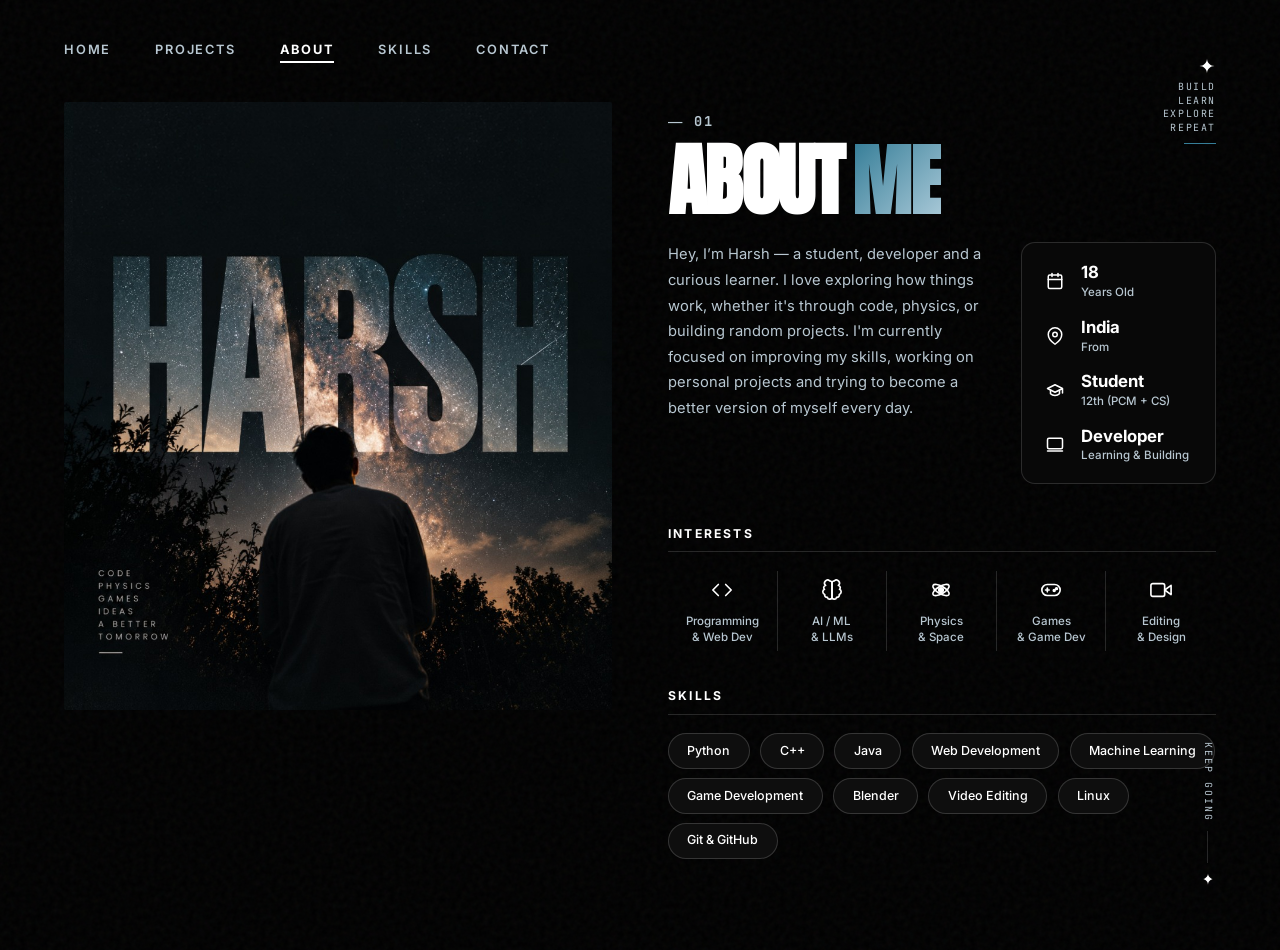
==== commit 9fa88165: "add dot field contact page" ====
--- a/about.html
+++ b/about.html
@@ -27,7 +27,7 @@
         <li><a href="index.html#projects" class="editorial-nav-link">PROJECTS</a></li>
         <li><a href="about.html" class="editorial-nav-link active" aria-current="page">ABOUT</a></li>
         <li><a href="#skills" class="editorial-nav-link">SKILLS</a></li>
-        <li><a href="index.html#contact" class="editorial-nav-link">CONTACT</a></li>
+        <li><a href="contact.html" class="editorial-nav-link">CONTACT</a></li>
       </ul>
     </nav>
   </header>
--- a/css/style.css
+++ b/css/style.css
@@ -7,42 +7,42 @@
    🎨 COLOR CONFIGURATION PALETTE (:root)
    ========================================================================== */
 :root {
-  /* ------------------ DARK MODE (OBSIDIAN BLACK + CINEMATIC TEAL + ICE BLUE) ------------------ */
+  /* ------------------ DARK MODE (PURE BLACK #000000 + CINEMATIC TEAL + CRISP WHITE) ------------------ */
   /* Backgrounds */
-  --bg-primary: #080D10;          /* Obsidian Black — Deep black with subtle blue undertone */
-  --bg-secondary: #10191E;        /* Charcoal Slate — Secondary surfaces & cards */
-  --bg-surface: #10191E;          /* Charcoal Slate */
-  --bg-surface-hover: #142229;    /* Deep Slate Card Hover */
-  --bg-nav: rgba(8, 13, 16, 0.82);/* Air Navbar */
+  --bg-primary: #000000;          /* Pure Black — Matching homepage hero art */
+  --bg-secondary: #080808;        /* Pure Deep Black — Secondary surfaces & cards */
+  --bg-surface: #0a0a0a;          /* Charcoal Black */
+  --bg-surface-hover: #141414;    /* Deep Slate Card Hover */
+  --bg-nav: rgba(0, 0, 0, 0.88);  /* Air Navbar Pure Black Translucent */
 
   /* Brand Accents */
   --accent-primary: #367E98;      /* Cinematic Teal — Signature accent */
-  --accent-light: #A8C8D7;        /* Ice Blue — Subtle highlights & details */
+  --accent-light: #C4E2F2;        /* Bright Ice Blue — Subtle highlights & details */
   --accent-deep: #244657;         /* Deep Ocean — Subtle borders & pill outlines */
   --color-accent: #367E98;        /* Cinematic Teal */
-  --color-accent-hover: #A8C8D7;  /* Ice Blue */
+  --color-accent-hover: #C4E2F2;  /* Ice Blue */
   --color-accent-glow: rgba(54, 126, 152, 0.28);
 
   /* Typography */
-  --text-primary: #E9EDF0;        /* Cloud White — Main headings & high-contrast text */
-  --text-secondary: #91A0A9;      /* Mist Grey — Paragraphs, subtitles, captions */
-  --text-muted: #5A6D78;          /* Muted Grey */
-  --text-inverse: #080D10;        /* Inverse */
+  --text-primary: #FFFFFF;        /* Pure Bright Crisp White — Main headings & high-contrast text */
+  --text-secondary: #B8C7D1;      /* Brighter Mist White — Paragraphs, subtitles, captions */
+  --text-muted: #8296A4;          /* Clean Muted Slate */
+  --text-inverse: #000000;        /* Inverse */
 
   /* Borders & Effects */
-  --border-subtle: rgba(168, 200, 215, 0.22);
+  --border-subtle: rgba(255, 255, 255, 0.16);
   --border-strong: rgba(54, 126, 152, 0.65);
-  --border-card: rgba(168, 200, 215, 0.14);
+  --border-card: rgba(255, 255, 255, 0.12);
   --border-hover: rgba(54, 126, 152, 0.85);
 
   /* Surface Elements */
-  --pill-bg: #142229;
+  --pill-bg: #0e0e0e;
   --selection-bg: #367E98;
   --selection-text: #FFFFFF;
 
   /* Scrollbar Variables (Theme Adaptive) */
-  --scrollbar-track: rgba(8, 13, 16, 0.95);
-  --scrollbar-thumb: #244657;
+  --scrollbar-track: #000000;
+  --scrollbar-thumb: #202020;
   --scrollbar-thumb-hover: #367E98;
   --scrollbar-thumb-glow: rgba(54, 126, 152, 0.45);
 
@@ -63,37 +63,6 @@
   --radius-lg: 18px;
   --radius-pill: 9999px;
   --transition-fast: 0.2s cubic-bezier(0.16, 1, 0.3, 1);
-}
-
-/* ------------------ LIGHT MODE (PRINTED PAPER & INK) ------------------ */
-[data-theme="light"] {
-  --bg-primary: #f6f8fa;
-  --bg-surface: #ffffff;
-  --bg-surface-hover: #edf2f7;
-  --bg-nav: rgba(246, 248, 250, 0.85);
-
-  --text-primary: #090d16;
-  --text-secondary: #475569;
-  --text-muted: #8896ab;
-  --text-inverse: #ffffff;
-
-  --color-accent: #2b6cb0;
-  --color-accent-hover: #1a497b;
-  --color-accent-glow: rgba(43, 108, 176, 0.15);
-
-  /* Light Theme Scrollbar Variables */
-  --scrollbar-track: rgba(246, 248, 250, 0.95);
-  --scrollbar-thumb: rgba(0, 0, 0, 0.2);
-  --scrollbar-thumb-hover: #2b6cb0;
-  --scrollbar-thumb-glow: rgba(43, 108, 176, 0.35);
-
-  --macos-red: #e0443e;
-  --macos-yellow: #dea123;
-  --macos-green: #1aab29;
-
-  --border-subtle: rgba(0, 0, 0, 0.08);
-  --border-card: rgba(0, 0, 0, 0.12);
-  --border-hover: rgba(43, 108, 176, 0.65);
 }
 
 /* ==========================================================================
@@ -171,6 +140,28 @@
     linear-gradient(to bottom, var(--text-primary) 1px, transparent 1px);
 }
 
+/* ==========================================================================
+   INTERACTIVE DOT FIELD (MEMBRANE HALFTONE SHOCKWAVE & WAKE SIMULATION)
+   ========================================================================== */
+.site-dot-field-wrap {
+  position: fixed;
+  inset: 0;
+  width: 100vw;
+  height: 100vh;
+  pointer-events: none;
+  z-index: 2;
+  overflow: hidden;
+}
+
+.site-dot-field-canvas {
+  width: 100%;
+  height: 100%;
+  display: block;
+  opacity: 0;
+  transition: opacity 0.8s ease-out;
+  color: #ffffff;
+}
+
 a {
   color: inherit;
   text-decoration: none;
@@ -212,7 +203,6 @@
   margin: 0;
   padding: 0.9rem 2.5rem;
   border: none;
-  border-bottom: 1px solid var(--border-subtle);
   background: var(--bg-nav);
   backdrop-filter: blur(14px);
   -webkit-backdrop-filter: blur(14px);
@@ -315,8 +305,7 @@
   flex: 1;
 }
 
-.nav-github-btn,
-.theme-toggle {
+.nav-github-btn {
   display: flex;
   align-items: center;
   justify-content: center;
@@ -328,8 +317,7 @@
   transition: border-color var(--transition-fast), color var(--transition-fast), transform var(--transition-fast);
 }
 
-.nav-github-btn:hover,
-.theme-toggle:hover {
+.nav-github-btn:hover {
   border-color: var(--color-accent);
   color: var(--text-primary);
   background-color: var(--border-subtle);
@@ -418,16 +406,10 @@
   100% { transform: rotate(14deg) scale(1.08); }
 }
 
-.nav-icon,
-.theme-icon {
+.nav-icon {
   width: 1.15rem;
   height: 1.15rem;
 }
-
-[data-theme="dark"] .icon-sun { display: none; }
-[data-theme="dark"] .icon-moon { display: block; }
-[data-theme="light"] .icon-sun { display: block; }
-[data-theme="light"] .icon-moon { display: none; }
 
 /* ==========================================================================
    BUTTONS
@@ -519,9 +501,9 @@
   background: linear-gradient(
     to bottom,
     transparent 0%,
-    rgba(10, 11, 14, 0.35) 35%,
-    rgba(10, 11, 14, 0.85) 75%,
-    #0a0b0e 100%
+    rgba(0, 0, 0, 0.35) 35%,
+    rgba(0, 0, 0, 0.85) 75%,
+    #000000 100%
   );
 }
 
@@ -561,634 +543,6 @@
 
 .accent-dot {
   color: var(--color-accent);
-}
-
-/* ==========================================================================
-   2. ABOUT SECTION (WINDOWS TERMINAL FASTFETCH DASHBOARD)
-   ========================================================================== */
-.terminal-section {
-  position: relative;
-  padding-block: 7.5rem;
-  border-top: none;
-  overflow: hidden;
-  background-color: #0a0b0e;
-}
-
-.about-header-wrap {
-  margin-bottom: 2.5rem;
-  max-width: 750px;
-}
-
-.about-lead {
-  font-size: 1.05rem;
-  color: var(--text-secondary);
-  line-height: 1.7;
-  margin-top: 0.5rem;
-}
-
-/* Green Self-Healing Cutting Mat Texture Backdrop */
-.terminal-bg-backdrop {
-  position: absolute;
-  inset: 0;
-  pointer-events: none;
-  z-index: 1;
-  overflow: hidden;
-}
-
-.terminal-bg-blur {
-  width: 100%;
-  height: 100%;
-  object-fit: cover;
-  object-position: center;
-  filter: blur(1px) saturate(1.1) brightness(0.65);
-  opacity: 0.35;
-  transform: scale(1.02);
-}
-
-.terminal-bg-glow {
-  position: absolute;
-  inset: 0;
-  background: 
-    radial-gradient(circle at center, transparent 25%, #0a0b0e 82%),
-    linear-gradient(to bottom, #0a0b0e 0%, transparent 15%, transparent 85%, #0a0b0e 100%);
-}
-
-/* Seamless Bottom Gradient Fade to Projects Section */
-.terminal-bottom-blend {
-  position: absolute;
-  bottom: 0;
-  left: 0;
-  right: 0;
-  height: 240px;
-  z-index: 1;
-  pointer-events: none;
-  background: linear-gradient(
-    to bottom,
-    transparent 0%,
-    rgba(10, 11, 14, 0.4) 30%,
-    rgba(10, 11, 14, 0.85) 70%,
-    var(--bg-primary) 100%
-  );
-}
-
-[data-theme="light"] .terminal-bottom-blend {
-  background: linear-gradient(
-    to bottom,
-    transparent 0%,
-    rgba(10, 11, 14, 0.3) 25%,
-    rgba(246, 248, 250, 0.65) 65%,
-    var(--bg-primary) 100%
-  );
-}
-
-/* Windows 11 Terminal Window Frame (Translucent See-Through Acrylic) */
-.windows-terminal-window {
-  position: relative;
-  z-index: 2;
-  width: 100%;
-  max-width: 1040px;
-  height: 580px;
-  max-height: 580px;
-  margin-inline: auto;
-  background: rgba(10, 14, 12, 0.44);
-  backdrop-filter: blur(16px);
-  -webkit-backdrop-filter: blur(16px);
-  border: 1px solid rgba(255, 255, 255, 0.16);
-  border-radius: 10px;
-  box-shadow: 
-    0 25px 60px -10px rgba(0, 0, 0, 0.75),
-    0 0 35px rgba(74, 222, 128, 0.08);
-  overflow: hidden;
-  display: flex;
-  flex-direction: column;
-  transition: border-color 0.2s ease, box-shadow 0.2s ease, background-color 0.2s ease;
-}
-
-.windows-terminal-window:hover {
-  background: rgba(10, 14, 12, 0.78);
-  border-color: rgba(74, 222, 128, 0.4);
-  box-shadow: 
-    0 25px 60px -10px rgba(0, 0, 0, 0.75),
-    0 0 45px rgba(74, 222, 128, 0.14);
-}
-
-/* Titlebar & Tabs */
-.terminal-titlebar {
-  height: 38px;
-  min-height: 38px;
-  flex-shrink: 0;
-  background: rgba(6, 9, 7, 0.82);
-  display: flex;
-  justify-content: space-between;
-  align-items: center;
-  border-bottom: 1px solid rgba(255, 255, 255, 0.08);
-  user-select: none;
-}
-
-.terminal-tabs-row {
-  display: flex;
-  align-items: flex-end;
-  height: 100%;
-  padding-left: 8px;
-  gap: 4px;
-}
-
-.term-tab {
-  display: inline-flex;
-  align-items: center;
-  gap: 8px;
-  height: 32px;
-  padding: 0 12px;
-  background: rgba(255, 255, 255, 0.03);
-  border: 1px solid rgba(255, 255, 255, 0.08);
-  border-bottom: none;
-  border-radius: 6px 6px 0 0;
-  font-size: 0.75rem;
-  color: #94a3b8;
-  cursor: pointer;
-  transition: all 0.15s ease;
-}
-
-.term-tab:hover {
-  color: #f1f5f9;
-  background: rgba(255, 255, 255, 0.06);
-}
-
-.term-tab.active {
-  background: rgba(14, 18, 16, 0.82);
-  color: #f8fafc;
-  border-color: rgba(255, 255, 255, 0.18);
-  box-shadow: 0 -2px 8px rgba(0, 0, 0, 0.3);
-}
-
-.tab-console-ic {
-  font-size: 0.7rem;
-  color: #38bdf8;
-}
-
-.tab-icon {
-  font-size: 0.68rem;
-  color: #4ade80;
-  font-weight: 700;
-}
-
-.tab-title {
-  font-weight: 600;
-  font-size: 0.75rem;
-}
-
-.tab-close-static,
-.tab-close-btn {
-  font-size: 0.85rem;
-  color: #64748b;
-  margin-left: 4px;
-  cursor: pointer;
-  transition: color 0.15s ease;
-}
-
-.tab-close-btn:hover {
-  color: #f43f5e;
-}
-
-.term-new-tab-btn,
-.term-dropdown-btn {
-  width: 28px;
-  height: 28px;
-  border-radius: 4px;
-  display: flex;
-  align-items: center;
-  justify-content: center;
-  color: #94a3b8;
-  font-size: 0.95rem;
-  cursor: pointer;
-  transition: background 0.15s ease, color 0.15s ease;
-}
-
-.term-new-tab-btn:hover,
-.term-dropdown-btn:hover {
-  background: rgba(255, 255, 255, 0.08);
-  color: #f8fafc;
-}
-
-/* Windows 11 Controls */
-.terminal-win-controls {
-  display: flex;
-  height: 100%;
-}
-
-.win-btn {
-  width: 44px;
-  height: 100%;
-  display: flex;
-  align-items: center;
-  justify-content: center;
-  color: #94a3b8;
-  font-size: 0.75rem;
-  transition: all 0.15s ease;
-}
-
-.win-btn:hover {
-  background: rgba(255, 255, 255, 0.08);
-  color: #f8fafc;
-}
-
-.win-btn.win-close:hover {
-  background: #e11d48;
-  color: #ffffff;
-}
-
-/* Terminal Body Content (Fixed Height & Scrollable) */
-.terminal-window-body {
-  flex: 1;
-  min-height: 0;
-  padding: 1.5rem 1.85rem;
-  font-size: 0.84rem;
-  line-height: 1.45;
-  color: #f1f5f9;
-  overflow-y: auto;
-  overflow-x: hidden;
-  scroll-behavior: smooth;
-}
-
-.terminal-window-body::-webkit-scrollbar {
-  width: 7px;
-}
-
-.terminal-window-body::-webkit-scrollbar-track {
-  background: var(--scrollbar-track);
-}
-
-.terminal-window-body::-webkit-scrollbar-thumb {
-  background: var(--scrollbar-thumb);
-  border-radius: 4px;
-}
-
-.terminal-window-body::-webkit-scrollbar-thumb:hover {
-  background: var(--scrollbar-thumb-hover);
-  box-shadow: 0 0 10px var(--scrollbar-thumb-glow);
-}
-
-.terminal-tab-content {
-  display: none;
-}
-
-.terminal-tab-content.active {
-  display: flex;
-  flex-direction: column;
-  min-height: 100%;
-}
-
-.interactive-cli-view {
-  display: flex;
-  flex-direction: column;
-  gap: 0.85rem;
-  flex: 1;
-}
-
-.term-version-banner {
-  color: #4ade80;
-  font-weight: 700;
-  margin-bottom: 1.25rem;
-  font-size: 0.88rem;
-  letter-spacing: 0.02em;
-}
-
-/* Split Grid (ASCII on Left + Specs on Right) */
-.term-split-grid {
-  display: grid;
-  grid-template-columns: 340px 1fr;
-  gap: 2.25rem;
-  align-items: flex-start;
-}
-
-/* Left: Coral Pink ASCII Graphic */
-.term-ascii-col {
-  color: #f43f5e;
-  text-shadow: 0 0 10px rgba(244, 63, 94, 0.35);
-  line-height: 1.15;
-  font-size: 0.72rem;
-  overflow: hidden;
-  user-select: none;
-}
-
-.term-ascii-art {
-  font-family: var(--font-mono);
-  font-size: 0.72rem;
-  line-height: 1.18;
-}
-
-/* Right: Hardware & Session Boxes */
-.term-info-col {
-  display: flex;
-  flex-direction: column;
-  gap: 0.85rem;
-}
-
-.term-greeting {
-  font-size: 0.95rem;
-  color: #4ade80;
-  font-weight: 700;
-  margin-bottom: 0.25rem;
-}
-
-.text-white { color: #f8fafc; }
-
-/* Custom Word Color Tags */
-.term-c-green  { color: #4ade80; font-weight: 700; }
-.term-c-cyan   { color: #38bdf8; font-weight: 700; }
-.term-c-orange { color: #fb923c; font-weight: 700; }
-.term-c-pink   { color: #f43f5e; font-weight: 700; }
-.term-c-purple { color: #c084fc; font-weight: 700; }
-.term-c-yellow { color: #facc15; font-weight: 700; }
-.term-c-accent { color: var(--color-accent); font-weight: 700; }
-.term-c-white  { color: #f8fafc; font-weight: 700; }
-.term-c-muted  { color: #94a3b8; }
-
-.term-bio-sentence {
-  color: #e2e8f0;
-  font-size: 0.82rem;
-  line-height: 1.65;
-  margin-block: 0.25rem;
-}
-
-/* Boxed Specs */
-.term-boxed-spec {
-  display: flex;
-  flex-direction: column;
-  gap: 0.2rem;
-}
-
-.box-title-tag {
-  color: #38bdf8;
-  font-size: 0.72rem;
-  margin-bottom: 0.25rem;
-  letter-spacing: 0.04em;
-}
-
-.title-cyan   { color: #38bdf8; }
-.title-green  { color: #4ade80; }
-.title-yellow { color: #facc15; }
-.title-purple { color: #c084fc; }
-.title-pink   { color: #f43f5e; }
-.title-orange { color: #fb923c; }
-
-.spec-row-term {
-  display: flex;
-  align-items: center;
-  gap: 0.85rem;
-  font-size: 0.78rem;
-  margin-block: 0.12rem;
-  flex-wrap: wrap;
-}
-
-.term-lbl-green {
-  color: #4ade80;
-  font-weight: 700;
-  width: 70px;
-  flex-shrink: 0;
-}
-
-.term-lbl-yellow {
-  color: #facc15;
-  font-weight: 700;
-  width: 70px;
-  flex-shrink: 0;
-}
-
-.term-lbl-cyan {
-  color: #38bdf8;
-  font-weight: 700;
-  width: 70px;
-  flex-shrink: 0;
-}
-
-.term-val-white {
-  color: #f8fafc;
-  font-weight: 500;
-}
-
-.term-meter {
-  color: #4ade80;
-  margin-left: auto;
-  font-size: 0.72rem;
-  font-weight: 600;
-}
-
-.box-bottom-line {
-  color: #334155;
-  font-size: 0.7rem;
-  margin-top: 0.25rem;
-}
-
-/* Quote & Color Dots */
-.term-quote {
-  display: flex;
-  justify-content: space-between;
-  align-items: center;
-  margin-top: 0.75rem;
-}
-
-.quote-text {
-  color: #fb923c;
-  font-size: 0.88rem;
-  font-weight: 700;
-}
-
-.palette-dots {
-  display: flex;
-  gap: 6px;
-}
-
-.p-dot {
-  width: 9px;
-  height: 9px;
-  border-radius: 50%;
-}
-
-.c-white { background-color: #f8fafc; }
-.c-cyan { background-color: #38bdf8; }
-.c-blue { background-color: #3b82f6; }
-.c-magenta { background-color: #c084fc; }
-.c-yellow { background-color: #facc15; }
-.c-green { background-color: #4ade80; }
-.c-red { background-color: #f43f5e; }
-
-/* Prompt Line */
-.term-bottom-prompt {
-  display: flex;
-  align-items: center;
-  gap: 0.5rem;
-  margin-top: 1.5rem;
-  font-size: 0.85rem;
-  color: #4ade80;
-  font-weight: 700;
-}
-
-.term-cursor-blink {
-  display: inline-block;
-  animation: cursorBlink 1s step-end infinite;
-  color: #f8fafc;
-}
-
-@keyframes cursorBlink {
-  0%, 100% { opacity: 1; }
-  50% { opacity: 0; }
-}
-
-/* Interactive Notebook CLI Tab View */
-.interactive-cli-view {
-  display: flex;
-  flex-direction: column;
-  gap: 0.85rem;
-  min-height: 420px;
-}
-
-.cli-banner {
-  padding-bottom: 0.75rem;
-  border-bottom: 1px solid rgba(255, 255, 255, 0.08);
-  font-size: 0.8rem;
-  color: #94a3b8;
-  line-height: 1.6;
-}
-
-.term-highlight {
-  color: #4ade80;
-  font-weight: 700;
-}
-
-.cli-output {
-  display: flex;
-  flex-direction: column;
-  gap: 0.5rem;
-}
-
-.cli-echo-line {
-  color: #f8fafc;
-  font-size: 0.82rem;
-}
-
-.cli-prompt-path {
-  color: #4ade80;
-  font-weight: 700;
-}
-
-.cli-res-block {
-  background: rgba(0, 0, 0, 0.35);
-  padding: 0.75rem 1rem;
-  border-radius: 6px;
-  border: 1px solid rgba(255, 255, 255, 0.08);
-  color: #38bdf8;
-  font-size: 0.8rem;
-  line-height: 1.6;
-  white-space: pre-wrap;
-}
-
-.cli-note-saved {
-  padding: 0.4rem 0.75rem;
-  background: rgba(121, 166, 220, 0.1);
-  border-left: 2px solid var(--color-accent);
-  color: #f1f5f9;
-  font-size: 0.8rem;
-}
-
-.cli-prompt-row {
-  display: flex;
-  align-items: center;
-  gap: 0.5rem;
-  margin-top: 0.5rem;
-}
-
-.dynamic-cli-input {
-  background: transparent;
-  border: none;
-  outline: none;
-  font-family: var(--font-mono);
-  color: #f8fafc;
-  font-size: 0.84rem;
-  flex: 1;
-  caret-color: #4ade80;
-}
-
-@media (max-width: 900px) {
-  .term-split-grid {
-    grid-template-columns: 1fr;
-    gap: 1.5rem;
-  }
-}
-
-/* --------------------------------------------------------------------------
-   THEME LOCK: Ensure Terminal Section Remains Dark & Authentic in Light Mode
-   -------------------------------------------------------------------------- */
-[data-theme="light"] .terminal-section {
-  background-color: #0a0b0e;
-  border-top-color: rgba(255, 255, 255, 0.08);
-}
-
-[data-theme="light"] .about-header-wrap .section-label {
-  color: #94a3b8;
-}
-
-[data-theme="light"] .about-header-wrap .section-heading {
-  color: #f3f4f6;
-}
-
-[data-theme="light"] .about-header-wrap .about-lead {
-  color: #94a3b8;
-}
-
-[data-theme="light"] .windows-terminal-window {
-  background: rgba(10, 14, 12, 0.74);
-  border-color: rgba(255, 255, 255, 0.16);
-  box-shadow: 
-    0 25px 60px -10px rgba(0, 0, 0, 0.75),
-    0 0 35px rgba(74, 222, 128, 0.08);
-}
-
-[data-theme="light"] .windows-terminal-window:hover {
-  background: rgba(10, 14, 12, 0.78);
-  border-color: rgba(74, 222, 128, 0.4);
-}
-
-[data-theme="light"] .terminal-titlebar {
-  background: rgba(6, 9, 7, 0.82);
-  border-bottom-color: rgba(255, 255, 255, 0.08);
-}
-
-[data-theme="light"] .term-tab {
-  background: rgba(255, 255, 255, 0.03);
-  border-color: rgba(255, 255, 255, 0.08);
-  color: #94a3b8;
-}
-
-[data-theme="light"] .term-tab.active {
-  background: rgba(14, 18, 16, 0.82);
-  color: #f8fafc;
-  border-color: rgba(255, 255, 255, 0.18);
-}
-
-[data-theme="light"] .terminal-window-body {
-  color: #f1f5f9;
-}
-
-[data-theme="light"] .terminal-window-body::-webkit-scrollbar-track {
-  background: rgba(10, 11, 14, 0.95);
-}
-
-[data-theme="light"] .terminal-window-body::-webkit-scrollbar-thumb {
-  background-color: rgba(255, 255, 255, 0.18);
-}
-
-[data-theme="light"] .terminal-window-body::-webkit-scrollbar-thumb:hover {
-  background-color: #4ade80;
-  box-shadow: 0 0 10px rgba(74, 222, 128, 0.4);
-}
-
-[data-theme="light"] .dynamic-cli-input {
-  color: #f8fafc;
-}
-
-[data-theme="light"] .cli-echo-line {
-  color: #f8fafc;
 }
 
 /* ==========================================================================
@@ -1207,7 +561,7 @@
   min-height: 580px;
   max-height: 860px;
   padding-block: 0;
-  background-color: #040507;
+  background-color: #000000;
   overflow: hidden;
   display: flex;
   align-items: center;
@@ -1216,7 +570,7 @@
   border-top: none;
 }
 
-/* Atmospheric Top & Bottom Seamless Vignette Blends (Reduced scattering) */
+/* Atmospheric Top & Bottom Seamless Vignette Blends (Pure Black Transition) */
 .showcase-vignette-top,
 .showcase-vignette-bottom {
   position: absolute;
@@ -1238,10 +592,10 @@
   top: 0;
   background: linear-gradient(
     to bottom,
-    var(--bg-primary, #0a0b0e) 0%,
-    rgba(10, 11, 14, 0.92) 20%,
-    rgba(10, 11, 14, 0.50) 50%,
-    rgba(10, 11, 14, 0.12) 80%,
+    #000000 0%,
+    rgba(0, 0, 0, 0.95) 20%,
+    rgba(0, 0, 0, 0.50) 50%,
+    rgba(0, 0, 0, 0.12) 80%,
     transparent 100%
   );
 }
@@ -1250,10 +604,10 @@
   bottom: 0;
   background: linear-gradient(
     to top,
-    var(--bg-primary, #0a0b0e) 0%,
-    rgba(10, 11, 14, 0.92) 20%,
-    rgba(10, 11, 14, 0.50) 50%,
-    rgba(10, 11, 14, 0.12) 80%,
+    #000000 0%,
+    rgba(0, 0, 0, 0.95) 20%,
+    rgba(0, 0, 0, 0.50) 50%,
+    rgba(0, 0, 0, 0.12) 80%,
     transparent 100%
   );
 }
@@ -1266,7 +620,7 @@
   background: radial-gradient(
     ellipse 85% 75% at 50% 50%,
     rgba(0, 0, 0, 0) 50%,
-    rgba(4, 5, 7, 0.78) 100%
+    rgba(0, 0, 0, 0.88) 100%
   );
   transition: opacity 0.4s ease;
 }
@@ -1364,7 +718,7 @@
   border-radius: 4px;
   overflow: hidden;
   cursor: pointer;
-  background-color: #0b0d13;
+  background-color: #000000;
   border-left: 1px solid rgba(255, 255, 255, 0.12);
   border-right: 1px solid rgba(255, 255, 255, 0.12);
   box-shadow: -10px 0 28px rgba(0, 0, 0, 0.75);
@@ -1426,7 +780,7 @@
   height: 100%;
   flex-shrink: 0;
   overflow: hidden;
-  background-color: #0c0e14;
+  background-color: #000000;
 }
 
 .showcase-card-bg {
@@ -1464,8 +818,8 @@
   flex: 1 1 auto;
   min-width: 0;
   height: 100%;
-  background-color: #f0eee9; /* Tactile Warm Cardstock matching photo */
-  color: #0c0e14;
+  background-color: #edebe6; /* Crisp tactile cardstock for gallery contrast */
+  color: #090b10;
   border-left: 1px solid rgba(0, 0, 0, 0.12);
   display: flex;
   align-items: center;
@@ -1478,11 +832,6 @@
   box-shadow: inset 0 0 45px rgba(0, 0, 0, 0.05);
   transition: opacity 0.12s ease 0s;
   order: 2;
-}
-
-[data-theme="dark"] .card-info-col {
-  background-color: #edebe6; /* Crisp tactile cardstock in dark mode for gallery contrast */
-  color: #090b10;
 }
 
 .showcase-card.is-expanded .card-info-col {
@@ -2332,7 +1681,7 @@
 .composer-modal-overlay {
   position: fixed;
   inset: 0;
-  background: rgba(10, 11, 14, 0.78);
+  background: rgba(0, 0, 0, 0.85);
   backdrop-filter: blur(8px);
   -webkit-backdrop-filter: blur(8px);
   z-index: 10000;
@@ -2869,6 +2218,104 @@
   }
 }
 
+/* ==========================================================================
+   DEDICATED CONTACT PAGE (.contact-page-*)
+   ========================================================================== */
+.contact-page-body {
+  background-color: #000000;
+  color: #ffffff;
+  min-height: 100vh;
+  margin: 0;
+  padding: 0;
+  overflow-x: hidden;
+  position: relative;
+}
+
+.contact-page-main {
+  position: relative;
+  z-index: 10;
+  min-height: calc(100vh - 80px);
+  display: flex;
+  flex-direction: column;
+  justify-content: center;
+  align-items: center;
+  padding: 6.5rem 1.5rem 3.5rem;
+  box-sizing: border-box;
+}
+
+.contact-page-card {
+  width: 100%;
+  max-width: 930px;
+  background: rgba(0, 0, 0, 0.78);
+  backdrop-filter: blur(12px);
+  -webkit-backdrop-filter: blur(12px);
+  border: 1px solid rgba(255, 255, 255, 0.12);
+  border-radius: 8px;
+  padding: 3.25rem;
+  box-shadow: 0 30px 80px rgba(0, 0, 0, 0.85);
+  box-sizing: border-box;
+  position: relative;
+}
+
+.contact-page-card .contact-giant-title {
+  color: #ffffff;
+}
+
+.contact-page-card .contact-info-val {
+  color: #d4d4d8;
+}
+
+.contact-page-card .contact-direct-email {
+  color: #ffffff;
+}
+
+.contact-page-card .contact-direct-email:hover {
+  color: var(--color-accent);
+}
+
+.contact-page-card .composer-line-field input,
+.contact-page-card .composer-line-field textarea {
+  color: #ffffff;
+  border-bottom-color: rgba(255, 255, 255, 0.16);
+}
+
+.contact-page-card .composer-line-field input:focus,
+.contact-page-card .composer-line-field textarea:focus {
+  border-bottom-color: var(--color-accent);
+}
+
+.contact-hint-pill {
+  display: inline-flex;
+  align-items: center;
+  gap: 0.5rem;
+  margin-top: 1.75rem;
+  padding: 0.4rem 0.9rem;
+  font-family: var(--font-mono);
+  font-size: 0.72rem;
+  letter-spacing: 0.08em;
+  color: #888888;
+  border: 1px solid rgba(255, 255, 255, 0.08);
+  border-radius: 9999px;
+  background: rgba(0, 0, 0, 0.5);
+  backdrop-filter: blur(4px);
+  user-select: none;
+}
+
+.contact-hint-pill .pulse-dot {
+  width: 6px;
+  height: 6px;
+  border-radius: 50%;
+  background: var(--color-accent);
+  box-shadow: 0 0 8px var(--color-accent);
+  display: inline-block;
+}
+
+@media (max-width: 768px) {
+  .contact-page-card {
+    padding: 2.25rem 1.5rem;
+  }
+}
+
 .composer-dropzone:hover,
 .composer-dropzone.dragover {
   border-color: var(--color-accent);
@@ -2926,23 +2373,11 @@
   overflow: hidden;
   user-select: none;
   font-family: var(--font-sans);
-  transition: transform var(--transition-base), box-shadow var(--transition-base);
-}
-
-/* Light Theme Styling (Matching the silver/clay card in the image) */
-[data-theme="light"] .cal-widget-card {
-  background: linear-gradient(155deg, #e3e6eb 0%, #cacfd8 100%);
-  color: #1a202c;
-  box-shadow: 0 16px 35px rgba(0, 0, 0, 0.1), inset 0 1px 1px rgba(255, 255, 255, 0.8);
-  border: 1px solid rgba(255, 255, 255, 0.5);
-}
-
-/* Dark Theme Styling */
-[data-theme="dark"] .cal-widget-card {
   background: linear-gradient(155deg, #232733 0%, #151821 100%);
   color: #f1f5f9;
   box-shadow: 0 18px 40px rgba(0, 0, 0, 0.4), inset 0 1px 1px rgba(255, 255, 255, 0.1);
   border: 1px solid rgba(255, 255, 255, 0.08);
+  transition: transform var(--transition-base), box-shadow var(--transition-base);
 }
 
 /* Top Navigation: Weekly / Monthly / Range segmented toggle & reset */
@@ -2958,10 +2393,6 @@
   align-items: center;
   padding: 2px;
   border-radius: 999px;
-  background: rgba(0, 0, 0, 0.06);
-}
-
-[data-theme="dark"] .cal-seg-toggle {
   background: rgba(255, 255, 255, 0.07);
 }
 
@@ -2991,7 +2422,7 @@
   height: 28px;
   border-radius: 50%;
   border: none;
-  background: rgba(0, 0, 0, 0.05);
+  background: rgba(255, 255, 255, 0.08);
   color: currentColor;
   display: flex;
   align-items: center;
@@ -2999,10 +2430,6 @@
   cursor: pointer;
   opacity: 0.75;
   transition: all 0.2s ease;
-}
-
-[data-theme="dark"] .cal-settings-btn {
-  background: rgba(255, 255, 255, 0.08);
 }
 
 .cal-settings-btn:hover {
@@ -3070,10 +2497,6 @@
   background: rgba(255, 255, 255, 0.18);
 }
 
-[data-theme="light"] .cal-day-cell:hover:not(.active) {
-  background: rgba(0, 0, 0, 0.06);
-}
-
 .cal-day-num {
   font-size: 0.82rem;
   font-weight: 500;
@@ -3114,10 +2537,6 @@
   border-radius: 4px;
 }
 
-[data-theme="light"] .cal-day-cell.in-range {
-  background: rgba(0, 0, 0, 0.08);
-}
-
 .cal-day-cell.range-start,
 .cal-day-cell.range-end {
   background: #ffffff;
@@ -3131,15 +2550,11 @@
   display: flex;
   align-items: center;
   justify-content: space-between;
-  background: rgba(0, 0, 0, 0.07);
+  background: rgba(255, 255, 255, 0.08);
   border-radius: var(--radius-sm);
   padding: 0.35rem 0.65rem;
   margin-bottom: 1rem;
   font-size: 0.7rem;
-}
-
-[data-theme="dark"] .cal-range-bar {
-  background: rgba(255, 255, 255, 0.08);
 }
 
 .cal-range-label {
@@ -3202,16 +2617,8 @@
   transition: background 0.15s ease;
 }
 
-[data-theme="light"] .cal-pill-btn {
-  background: rgba(0, 0, 0, 0.08);
-}
-
 .cal-pill-btn:hover {
   background: rgba(255, 255, 255, 0.3);
-}
-
-[data-theme="light"] .cal-pill-btn:hover {
-  background: rgba(0, 0, 0, 0.14);
 }
 
 /* Empty State */
--- a/css/about_editorial.css
+++ b/css/about_editorial.css
@@ -3,18 +3,18 @@
    ========================================================================== */
 
 :root {
-  /* Dark Editorial Palette (Obsidian & Cinematic Teal) */
-  --editorial-bg: #080D10;          /* Obsidian Black */
-  --editorial-card: #0C1419;        /* Deep Slate Card Surface */
-  --editorial-pill: #101C24;        /* Dark Slate Pill Surface */
-  --editorial-pill-hover: #162631;  /* Dark Slate Pill Hover */
-  --editorial-pill-border: rgba(168, 200, 215, 0.22);
-  --editorial-ink: #E9EDF0;         /* Cloud White Heading / Primary */
-  --editorial-ink-secondary: #91A0A9; /* Mist Grey Body & Captions */
-  --editorial-ink-muted: #5A6D78;   /* Muted Slate */
-  --editorial-line: rgba(168, 200, 215, 0.22); /* Subtle Ice Blue Line */
+  /* Dark Editorial Palette (Pure Black #000000 & Crisp White) */
+  --editorial-bg: #000000;          /* Pure Black matching Homepage */
+  --editorial-card: #080808;        /* Pure Deep Black Card Surface */
+  --editorial-pill: #0e0e0e;        /* Dark Pill Surface */
+  --editorial-pill-hover: #181818;  /* Dark Pill Hover */
+  --editorial-pill-border: rgba(255, 255, 255, 0.16);
+  --editorial-ink: #FFFFFF;         /* Pure Bright Crisp White Heading / Primary */
+  --editorial-ink-secondary: #B8C7D1; /* Brighter, high-contrast mist white */
+  --editorial-ink-muted: #8296A4;   /* Clean Muted Slate */
+  --editorial-line: rgba(255, 255, 255, 0.14); /* Subtle Divider Line */
   --editorial-teal: #367E98;        /* Cinematic Teal */
-  --editorial-ice-blue: #A8C8D7;    /* Ice Blue Accent */
+  --editorial-ice-blue: #C4E2F2;    /* Bright Ice Blue Accent */
   --font-display: 'Anton', 'Bebas Neue', Impact, 'Space Grotesk', sans-serif;
 }
 
@@ -40,8 +40,8 @@
   padding-block: 4rem 5rem;
   overflow: hidden;
   z-index: 10;
-  border-top: 1px solid var(--editorial-line);
-  border-bottom: 1px solid var(--editorial-line);
+  border-top: none;
+  border-bottom: none;
 }
 
 /* Subtle Film-Grain / Paper Texture Overlay */
